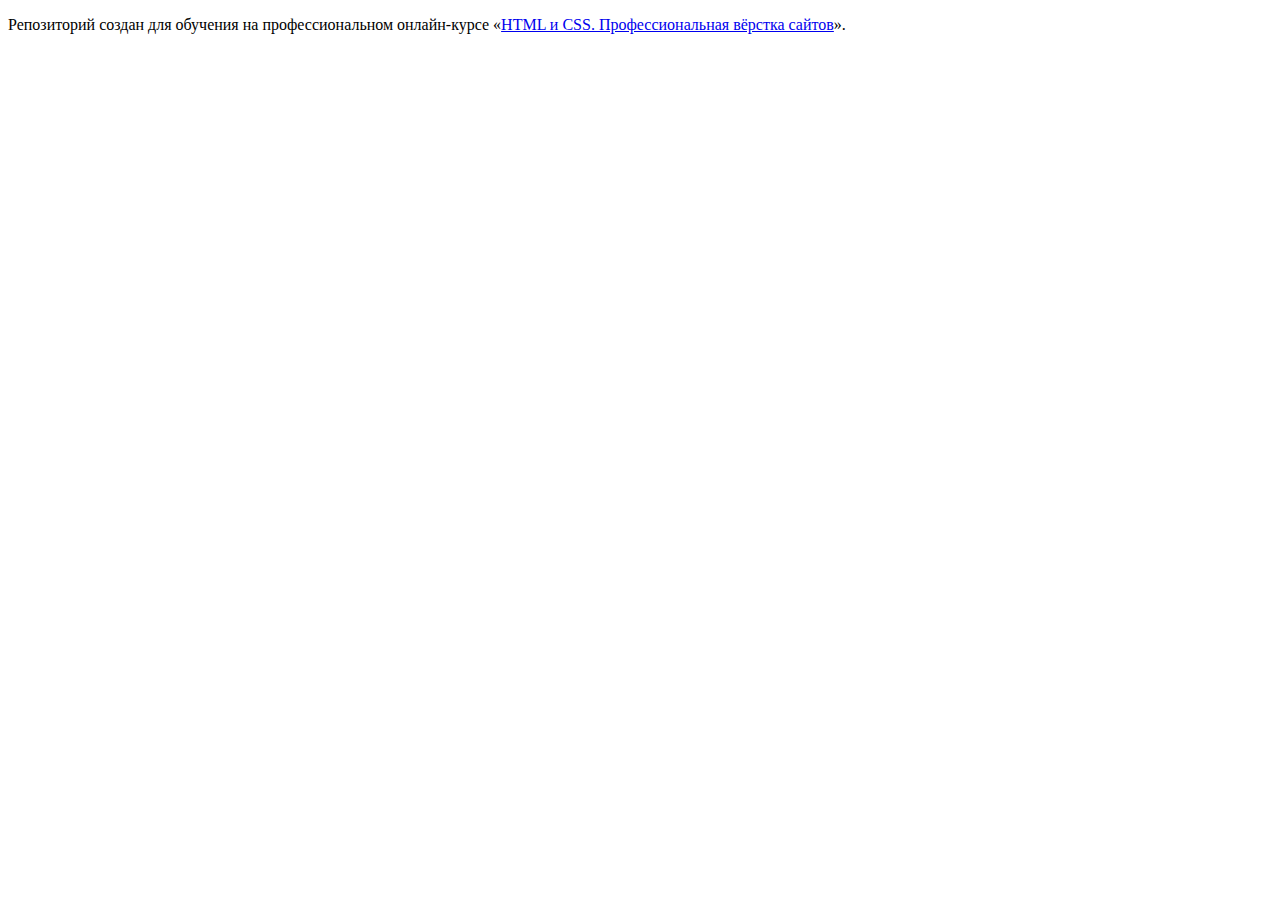
==== index.html @ 46d5a6a9 "first commit" ====
<!DOCTYPE html>
<html lang="ru">
  <head>
    <meta charset="utf-8">
    <title>HTML Academy: {{projectTitle}}</title>
  </head>
  <body>

    <p>Репозиторий создан для обучения на профессиональном онлайн‑курсе «<a href="https://htmlacademy.ru/intensive/htmlcss">HTML и CSS. Профессиональная вёрстка сайтов</a>».</p>

  </body>
</html>
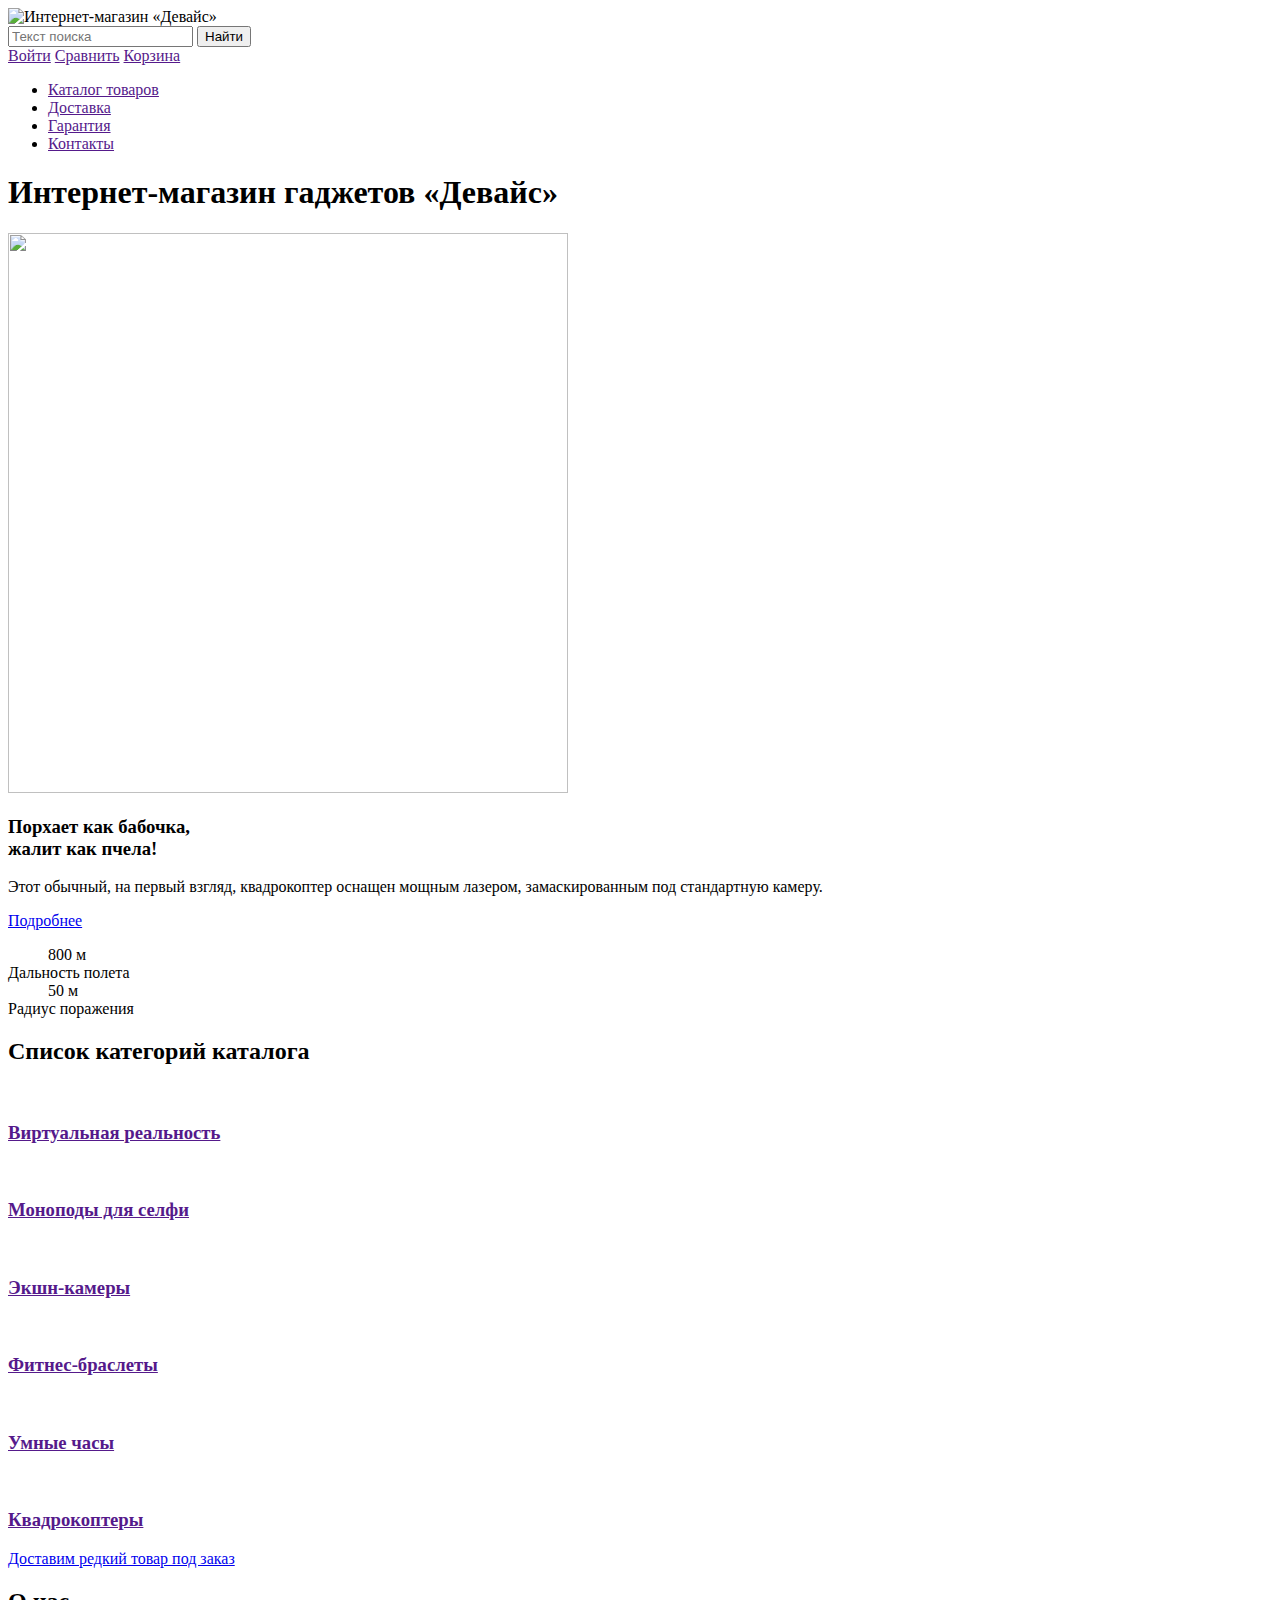
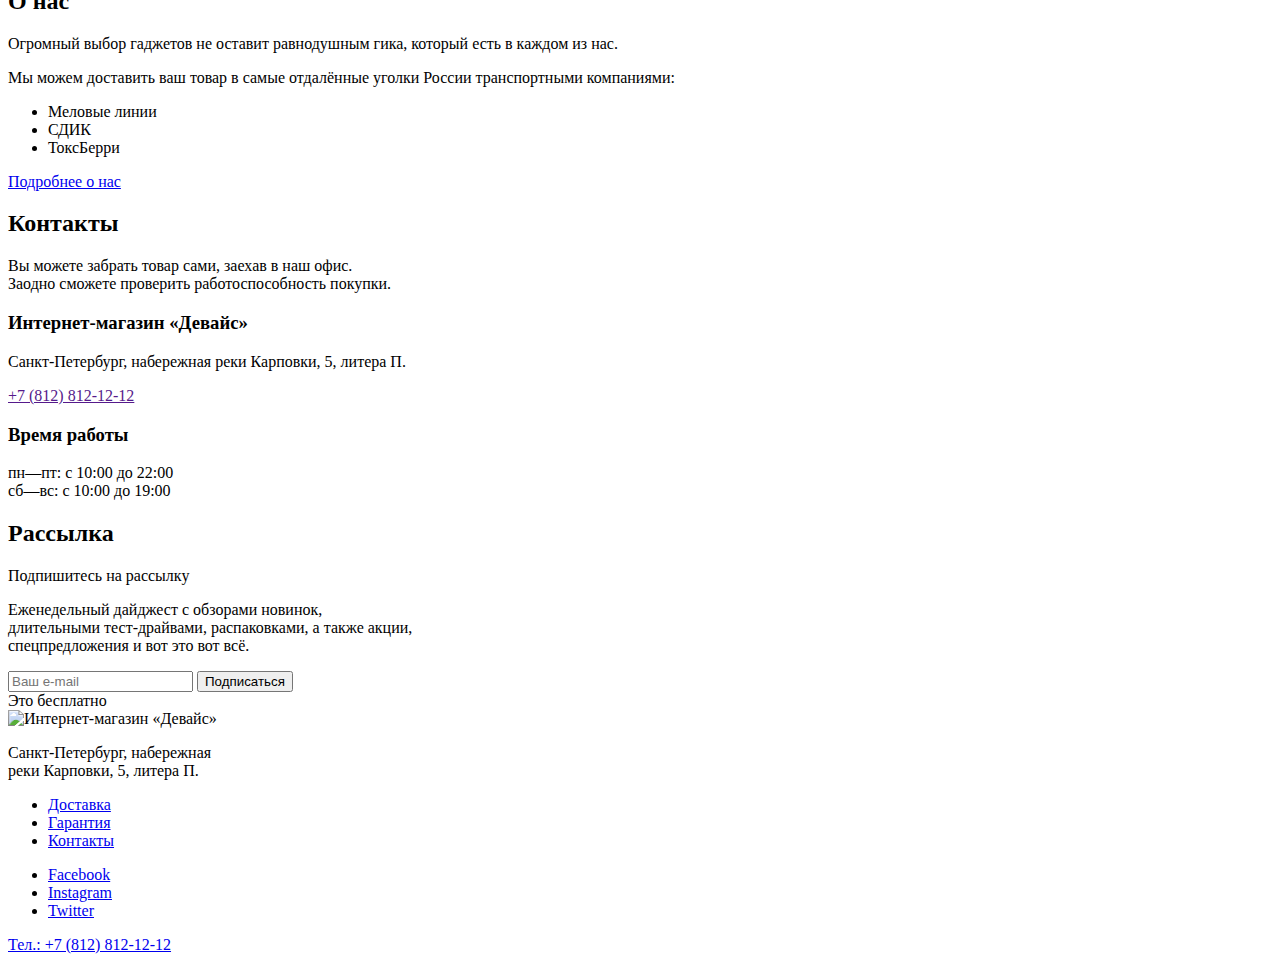
==== commit 466a8390: "Добавляет разметку главной страницы" ====
--- a/index.html
+++ b/index.html
@@ -1,12 +1,240 @@
 <!DOCTYPE html>
-<html lang="ru">
+<html class="page" lang="ru">
   <head>
     <meta charset="utf-8">
-    <title>HTML Academy: {{projectTitle}}</title>
+    <title>Интернет-магазин «Девайс»</title>
+    <link rel="stylesheet" href="css/style.css">
   </head>
-  <body>
-
-    <p>Репозиторий создан для обучения на профессиональном онлайн‑курсе «<a href="https://htmlacademy.ru/intensive/htmlcss">HTML и CSS. Профессиональная вёрстка сайтов</a>».</p>
-
+  <body class="page__body">
+    <header class="page__header page-header">
+      <div class="page-header__container container">
+        <nav class="page-hedaer__nav">
+          <a class="page-header__logo logo">
+            <img class="logo__img" src="img/logo.svg" width="145" height="36" alt="Интернет-магазин «Девайс»">
+          </a>
+
+          <div class="additional-menu">
+            <form class="additional-menu__search" method="post" action="https://echo.htmlacademy.ru/">
+              <input name="search" type="text" placeholder="Текст поиска">
+              <button type="submit">Найти</button>
+            </form>
+            <a class="additional-menu__link additional-menu__link--login" href="">Войти</a>
+            <a class="additional-menu__link additional-menu__link--compare" href="">Сравнить</a>
+            <a class="additional-menu__link additional-menu__link--cart" href="">Корзина</a>
+            </ul>
+          </div>
+
+          <ul class="site-menu">
+            <li class="site-menu__item site-menu__item--catalog">
+              <a class="site-menu__link" href="">Каталог товаров</a>
+            </li>
+            <li class="site-menu__item">
+              <a class="site-menu__link" href="">Доставка</a>
+            </li>
+            <li class="site-menu__item">
+              <a class="site-menu__link" href="">Гарантия</a>
+            </li>
+            <li class="site-menu__item">
+              <a class="site-menu__link" href="">Контакты</a>
+            </li>
+          </ul>
+
+        </nav>
+      </div>
+    </header>
+
+    <main class="page__main">
+      <header class="promo">
+        <div class="container">
+          <h1 class="visually-hidden">Интернет-магазин гаджетов «Девайс»</h1>
+
+          <div class="slides">
+            <div class="slide slide-1">
+              <div class="slide__img">
+                <img src="img/slider/slider-1.png" width="560" height="560">
+              </div>
+              <div class="slide__content">
+                <h3 class="slide__title">
+                  Порхает как бабочка, <br>
+                  жалит как пчела!
+                </h3>
+                <p class="slide__text">
+                  Этот обычный, на первый взгляд, квадрокоптер оснащен мощным лазером, замаскированным под стандартную камеру.
+                </p>
+                <a  class="slide__button button" href="#">Подробнее</a>
+                <dl class="slide__info">
+                  <dd>800 м</dd>
+                  <dt>Дальность полета</dt>
+
+                  <dd>50 м</dd>
+                  <dt>Радиус поражения</dt>
+                </dl>
+              </div>
+            </div>
+
+          </div>
+        </div>
+      </header>
+
+      <section class="catalog-section">
+        <div class="catalog-section__container container">
+          <h2 class="visually-hidden">Список категорий каталога</h2>
+
+          <div class="catalog-section__list">
+            <div class="catalog-section__item">
+              <a class="catalog-section__link" href="">
+                <img class="catalog-section__img" src="" alt="">
+                <h3 class="catalog-section__title">Виртуальная реальность</h3>
+              </a>
+            </div>
+            <div class="catalog-section__item">
+              <a class="catalog-section__link" href="">
+                <img class="catalog-section__img" src="" alt="">
+                <h3 class="catalog-section__title">Моноподы для селфи</h3>
+              </a>
+            </div>
+            <div class="catalog-section__item">
+              <a class="catalog-section__link" href="">
+                <img class="catalog-section__img" src="" alt="">
+                <h3 class="catalog-section__title">Экшн-камеры</h3>
+              </a>
+            </div>
+            <div class="catalog-section__item">
+              <a class="catalog-section__link" href="">
+                <img class="catalog-section__img" src="" alt="">
+                <h3 class="catalog-section__title">Фитнес-браслеты</h3>
+              </a>
+            </div>
+            <div class="catalog-section__item">
+              <a  class="catalog-section__link"href="">
+                <img class="catalog-section__img" src="" alt="">
+                <h3 class="catalog-section__title">Умные часы</h3>
+              </a>
+            </div>
+            <div class="catalog-section__item">
+              <a  class="catalog-section__link"href="">
+                <img class="catalog-section__img" src="" alt="">
+                <h3 class="catalog-section__title">Квадрокоптеры</h3>
+              </a>
+            </div>
+          </div>
+        </div>
+      </section>
+
+      <section class="services">
+
+      </section>
+
+      <div class="delivery">
+        <a class="delivery__container container" href="#">
+          <p class="delivery__title">Доставим редкий товар под заказ</p>
+        </a>
+      </div>
+
+      <section class="info-section">
+        <div class="info-section__container container">
+          <div class="about">
+            <h2>О нас</h2>
+
+            <p>Огромный выбор гаджетов не оставит равнодушным гика, который есть в каждом из нас.</p>
+            <p>Мы можем доставить ваш товар в самые отдалённые уголки России транспортными компаниями:</p>
+
+            <ul>
+              <li>Меловые линии</li>
+              <li>СДИК</li>
+              <li>ТоксБерри</li>
+            </ul>
+
+            <a href="#" class="button">Подробнее о нас</a>
+          </div>
+
+          <div class="contacts">
+            <h2>Контакты</h2>
+            <p>
+              Вы можете забрать товар сами, заехав в наш офис.<br>
+              Заодно сможете проверить работоспособность покупки.
+            </p>
+
+            <h3>Интернет-магазин «Девайс»</h3>
+            <p>Санкт-Петербург, набережная реки Карповки, 5, литера П.</p>
+            <a href="">+7 (812) 812-12-12</a>
+
+            <h3>Время работы</h3>
+            <p>
+              пн—пт: с 10:00 до 22:00 <br>
+              сб—вс: с 10:00 до 19:00
+            </p>
+          </div>
+        </div>
+
+      </section>
+
+      <footer class="subscribe">
+        <div class="container">
+          <h2 class="visually-hidden">Рассылка</h2>
+          <p>Подпишитесь на рассылку</p>
+          <p>
+            Еженедельный дайджест с обзорами новинок,<br>
+            длительными тест-драйвами, распаковками, а также акции, <br>
+            спецпредложения и вот это вот всё.
+          </p>
+          <form action="">
+            <input type="text" placeholder="Ваш e-mail">
+            <button type="submit">Подписаться</button>
+          </form>
+          <span class="legend">Это бесплатно</span>
+        </div>
+
+      </footer>
+    </main>
+
+    <footer class="page-footer">
+      <div class="page-footer__container container">
+          <a class="page-footer__logo logo logo--footer">
+            <img class="logo__img" src="img/logo-footer.svg" width="145" height="36" alt="Интернет-магазин «Девайс»">
+          </a>
+
+          <p class="page-footer__address">
+            Санкт-Петербург, набережная <br>
+            реки Карповки, 5, литера П.
+          </p>
+
+          <ul class="page-footer__nav footer-menu">
+            <li class="footer-menu__item">
+              <a class="footer-menu__link" href="#">Доставка</a>
+            </li>
+            <li class="footer-menu__item">
+              <a class="footer-menu__link" href="#">Гарантия</a>
+            </li>
+            <li class="footer-menu__item">
+              <a class="footer-menu__link" href="#">Контакты</a>
+            </li>
+          </ul>
+
+          <ul class="page-footer__social social">
+            <li class="social__item">
+              <a class="social__link" href="https://www.facebook.com/htmlacademy">
+                <span class="visually-hidden">Facebook</span>
+              </a>
+            </li>
+            <li class="social__item">
+              <a class="social__link" href="https://www.instagram.com/htmlacademy/">
+                <span class="visually-hidden">Instagram</span>
+              </a>
+            </li>
+            <li class="social__item">
+              <a class="social__link" href="https://twitter.com/htmlacademy_ru">
+                <span class="visually-hidden">Twitter</span>
+              </a>
+            </li>
+          </ul>
+
+          <a class="page-footer__tel" href="tel:+78128121212" >Тел.: +7 (812) 812-12-12</a>
+
+          <a class="page-footer__developer" href="https://htmlacademy.ru/">
+            <img src="img/logo-academy.svg" alt="">
+          </a>
+      </div>
+    </footer>
   </body>
 </html>
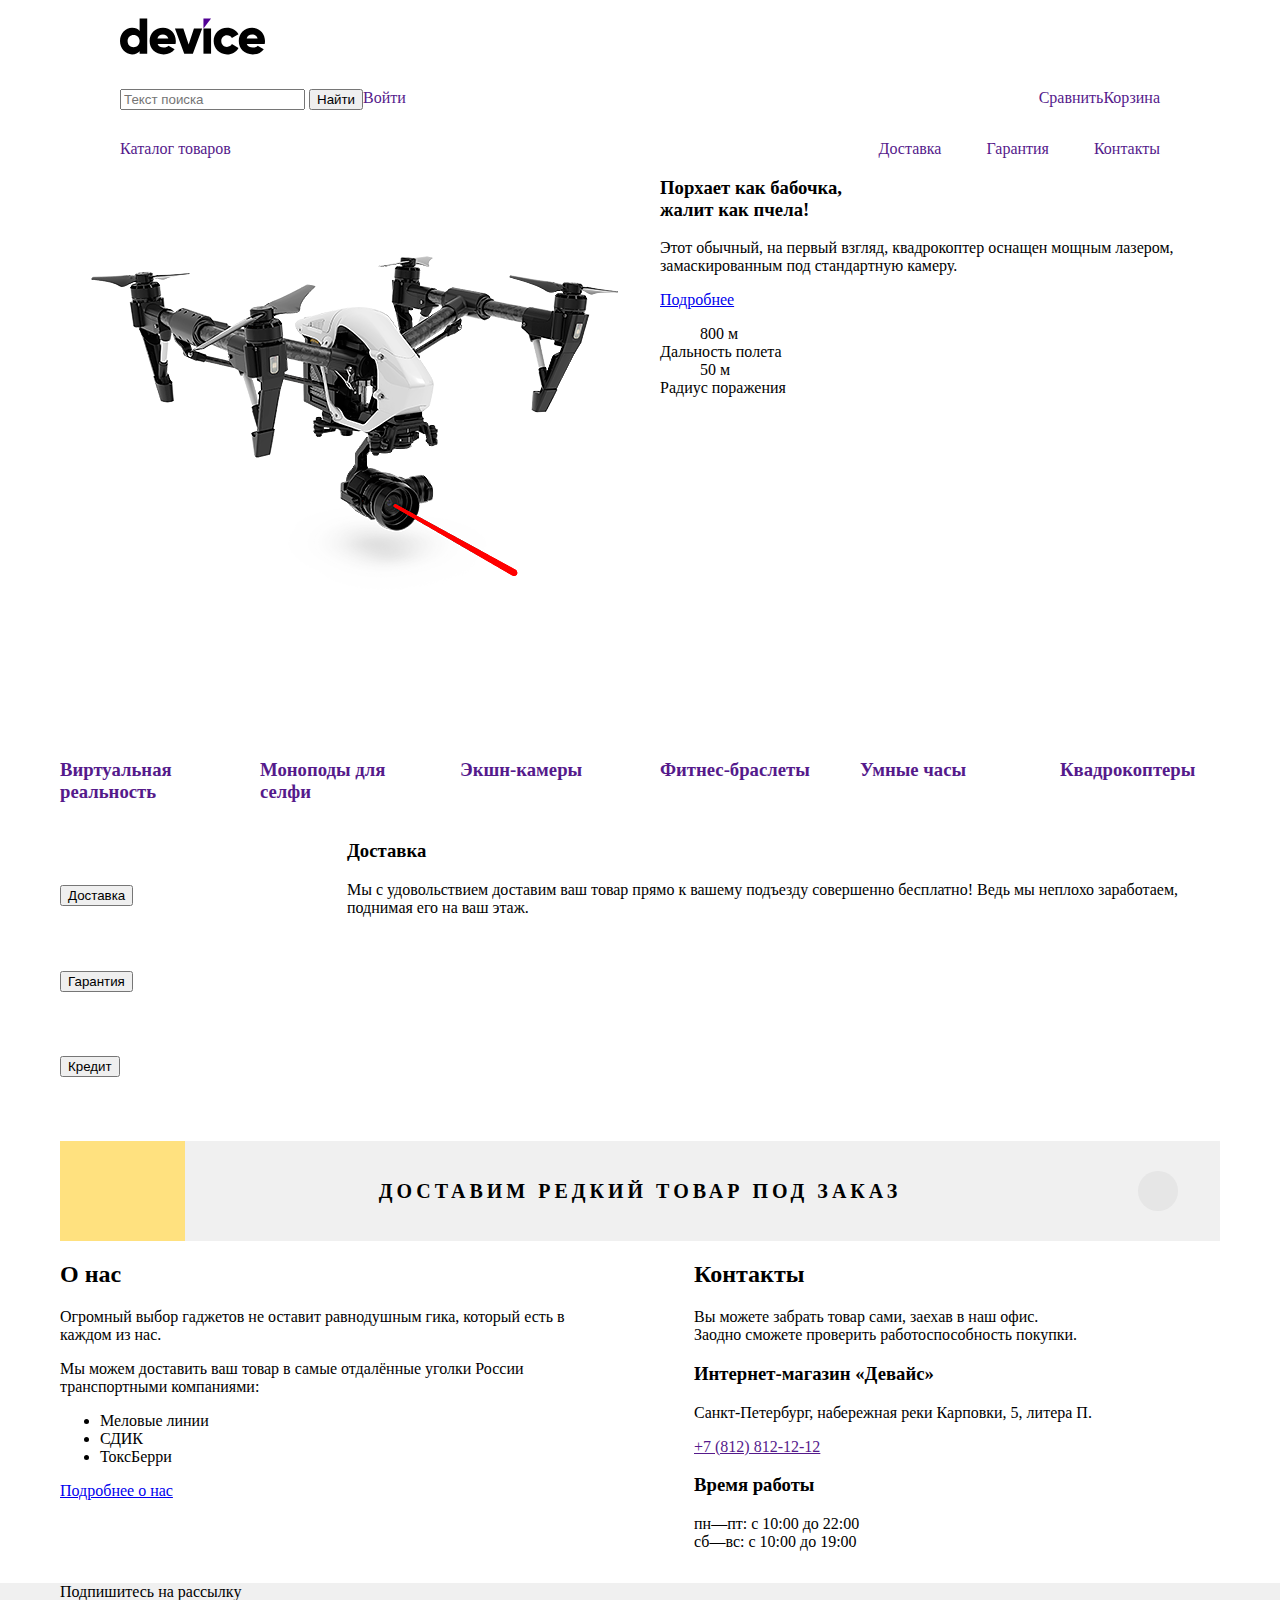
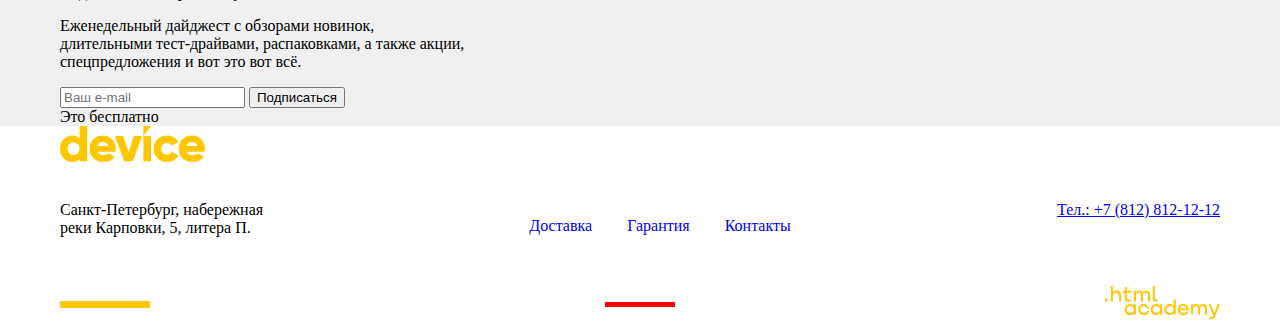
==== commit 15174710: "Добавляет разметку внутренней страницы" ====
--- a/index.html
+++ b/index.html
@@ -8,7 +8,7 @@
   <body class="page__body">
     <header class="page__header page-header">
       <div class="page-header__container container">
-        <nav class="page-hedaer__nav">
+        <nav class="page-hedaer__nav page-hedaer__nav--main">
           <a class="page-header__logo logo">
             <img class="logo__img" src="img/logo.svg" width="145" height="36" alt="Интернет-магазин «Девайс»">
           </a>
@@ -122,7 +122,33 @@
       </section>
 
       <section class="services">
-
+        <div class="services__container container">
+          <div class="services__nav">
+            <button class="services__link">Доставка</button>
+            <button class="services__link">Гарантия</button>
+            <button class="services__link">Кредит</button>
+          </div>
+          <div class="services__content services__content--delivery services__content--active">
+            <h3 class="services__title">Доставка</h3>
+            <p class="services__text">
+              Мы с удовольствием доставим ваш товар прямо к вашему подъезду совершенно бесплатно! Ведь мы неплохо заработаем, поднимая его на ваш этаж.
+            </p>
+          </div>
+
+          <div class="services__content services__content--warranty">
+            <h3 class="services__title">Гарантия</h3>
+            <p class="services__text">
+              Если из-за возгорания купленного у нас товара у вас сгорит дом — не переживайте, мы выдадим вам новый. Товар, не дом, конечно же.
+            </p>
+          </div>
+
+          <div class="services__content services__content--сredit">
+            <h3 class="services__title">Кредит</h3>
+            <p class="services__text">
+              Залезть в долговую яму стало проще! Кредитные консультанты подберут для вас наиболее выгодные условия кредита. Выгодные для банка, разумеется.
+            </p>
+          </div>
+        </div>
       </section>
 
       <div class="delivery">
--- a/css/style.css
+++ b/css/style.css
@@ -0,0 +1,338 @@
+/* @font-face {
+  font-family: "PT Sans";
+  font-weight: 400;
+  font-style: normal;
+  font-display: swap;
+  src: url("../fonts/ptsans-400.woff2") format("woff2");
+}
+
+@font-face {
+  font-family: "PT Sans";
+  font-weight: 700;
+  font-style: normal;
+  font-display: swap;
+  src: url("../fonts/ptsans-700.woff2") format("woff2");
+} */
+
+/* common */
+
+*,
+*::before,
+*::after {
+  box-sizing: border-box;
+}
+
+img {
+  max-width: 100%;
+  height: auto;
+}
+
+.visually-hidden {
+  position: absolute;
+
+  width: 1px;
+  height: 1px;
+  margin: -1px;
+  padding: 0;
+  border: 0;
+  clip: rect(0 0 0 0);
+  overflow: hidden;
+}
+
+/* page */
+
+.page {
+  height: 100%;
+}
+
+.page__body {
+  margin: 0;
+  display: flex;
+  flex-direction: column;
+  min-height: 100%;
+}
+
+.container {
+  width: 1160px;
+  margin: 0 auto;
+}
+
+/* page-header */
+
+.page-header__container {
+  padding: 0 60px;
+}
+
+
+.page-header__logo {
+  padding-top: 18px;
+}
+
+.page-hedaer__nav {
+  display: flex;
+  flex-direction: column;
+}
+
+.additional-menu__list,
+.site-menu {
+  margin: 0;
+  padding: 0;
+  display: flex;
+  list-style-type: none;
+}
+
+.additional-menu {
+  display: flex;
+  padding: 30px 0;
+}
+
+.additional-menu__link {
+  text-decoration: none;
+}
+
+.additional-menu__link--login {
+  margin-right: auto;
+}
+
+.site-menu {
+  gap: 45px;
+}
+
+.site-menu__item--catalog {
+  margin-right: auto;
+}
+
+.site-menu__link{
+  text-decoration: none;
+}
+
+/* main */
+.page__main {
+  flex-grow: 1;
+}
+
+/* promo */
+
+.slide {
+  display: grid;
+  grid-template-columns: 1fr 1fr;
+  gap: 40px;
+}
+
+/* catalog-categories */
+
+.catalog-section__list {
+  display: grid;
+  grid-template-columns: repeat(6, 1fr);
+  gap: 40px;
+}
+
+.catalog-section__link  {
+  text-decoration: none;
+}
+
+/* services */
+
+.services {
+
+}
+
+.services__container {
+  min-height: 320px;
+  display: grid;
+  grid-template-columns: 287px auto;
+
+}
+
+.services__nav {
+  padding: 64px 0;
+  display: flex;
+  flex-direction: column;
+  justify-content: space-between;
+  align-items: start;
+}
+
+.services__content {
+  display: none;
+}
+
+.services__content--active {
+  display: block;
+}
+
+/* delivery */
+
+.delivery__container {
+  min-height: 100px;
+  display: grid;
+  grid-template-columns: 125px 1fr 125px;
+  background-color: #f0f0f0;
+  justify-items: center;
+  align-items: center;
+  color: #000000;
+  text-decoration: none;
+}
+
+.delivery__title {
+  margin: 0;
+  display: block;
+  align-self: center;
+  text-align: center;
+  font-size: 20px;
+  font-weight: 800;
+  letter-spacing: 4px;
+  text-transform: uppercase;
+}
+
+.delivery__container::before {
+  content: "";
+  width: 125px;
+  height: 100px;
+  background-color: #ffe17f;
+}
+
+.delivery__container::after {
+  content: "";
+  width: 40px;
+  height: 40px;
+  background-color: rgba(220, 220, 220, 0.50);
+  border-radius: 50%;
+
+}
+
+/* info-section   */
+
+.info-section__container {
+  display: grid;
+  grid-template-columns: 1fr 1fr;
+  gap: 108px;
+}
+
+/* subscribe */
+
+.subscribe {
+  background-color: #f0f0f0;
+}
+
+/* page-footer */
+
+.page-footer__container {
+  display: grid;
+  grid-template-columns: 1fr 2fr 1fr;
+  grid-template-rows: auto;
+  grid-template-areas:
+    "logo . ."
+    "address nav tel"
+    "line social developer";
+  column-gap: 64px;
+  row-gap: 35px;
+}
+
+.page-footer__logo {
+  grid-area: logo;
+}
+
+.page-footer__address {
+  margin: 0;
+  grid-area: address;
+  display: flex;
+  flex-direction: column;
+  justify-content: space-between;
+}
+
+.page-footer__container::after {
+  grid-area: line;
+  content: "";
+  background-color:#ffc700;
+  width: 90px;
+  height: 7px;
+  display: flex;
+  align-self: center;
+}
+
+.page-footer__nav {
+  grid-area: nav;
+  display: flex;
+  list-style-type: none;
+  gap: 35px;
+  justify-self: center;
+}
+
+.footer-menu__link {
+  text-decoration: none;
+}
+
+.page-footer__social {
+  grid-area: social;
+  display: flex;
+  list-style-type: none;
+  gap: 15px;
+  justify-self: center;
+  background-color: red;
+}
+
+.page-footer__tel {
+  grid-area: tel;
+  justify-self: self-end;
+}
+
+.page-footer__developer {
+  grid-area: developer;
+  justify-self: self-end;
+}
+
+/* breadcrumbs */
+
+.breadcrumbs {
+  display: flex;
+  list-style-type: none;
+  gap: 16px;
+}
+
+.breadcrumbs__link {
+  text-decoration: none;
+}
+
+/* catalog */
+
+.catalog__container {
+  display: grid;
+  grid-template-columns: 320px auto;
+}
+
+.catalog__right-column {
+  width: 740px;
+}
+
+.catalog__list {
+  display: grid;
+  grid-template-columns: 1fr 1fr;
+  column-gap: 40px;
+  row-gap: 44px;
+}
+
+/* sorting */
+
+.catalog__sort {
+  display: flex;
+  justify-content: space-between;
+  align-items: center;
+}
+
+.catalog__order {
+  display: flex;
+  list-style-type: none;
+}
+
+/* pagination */
+
+.pagination__nav {
+  display: flex;
+  justify-content: space-between;
+  align-items: center;
+}
+
+.pagination__list {
+  display: flex;
+  list-style-type: none;
+}
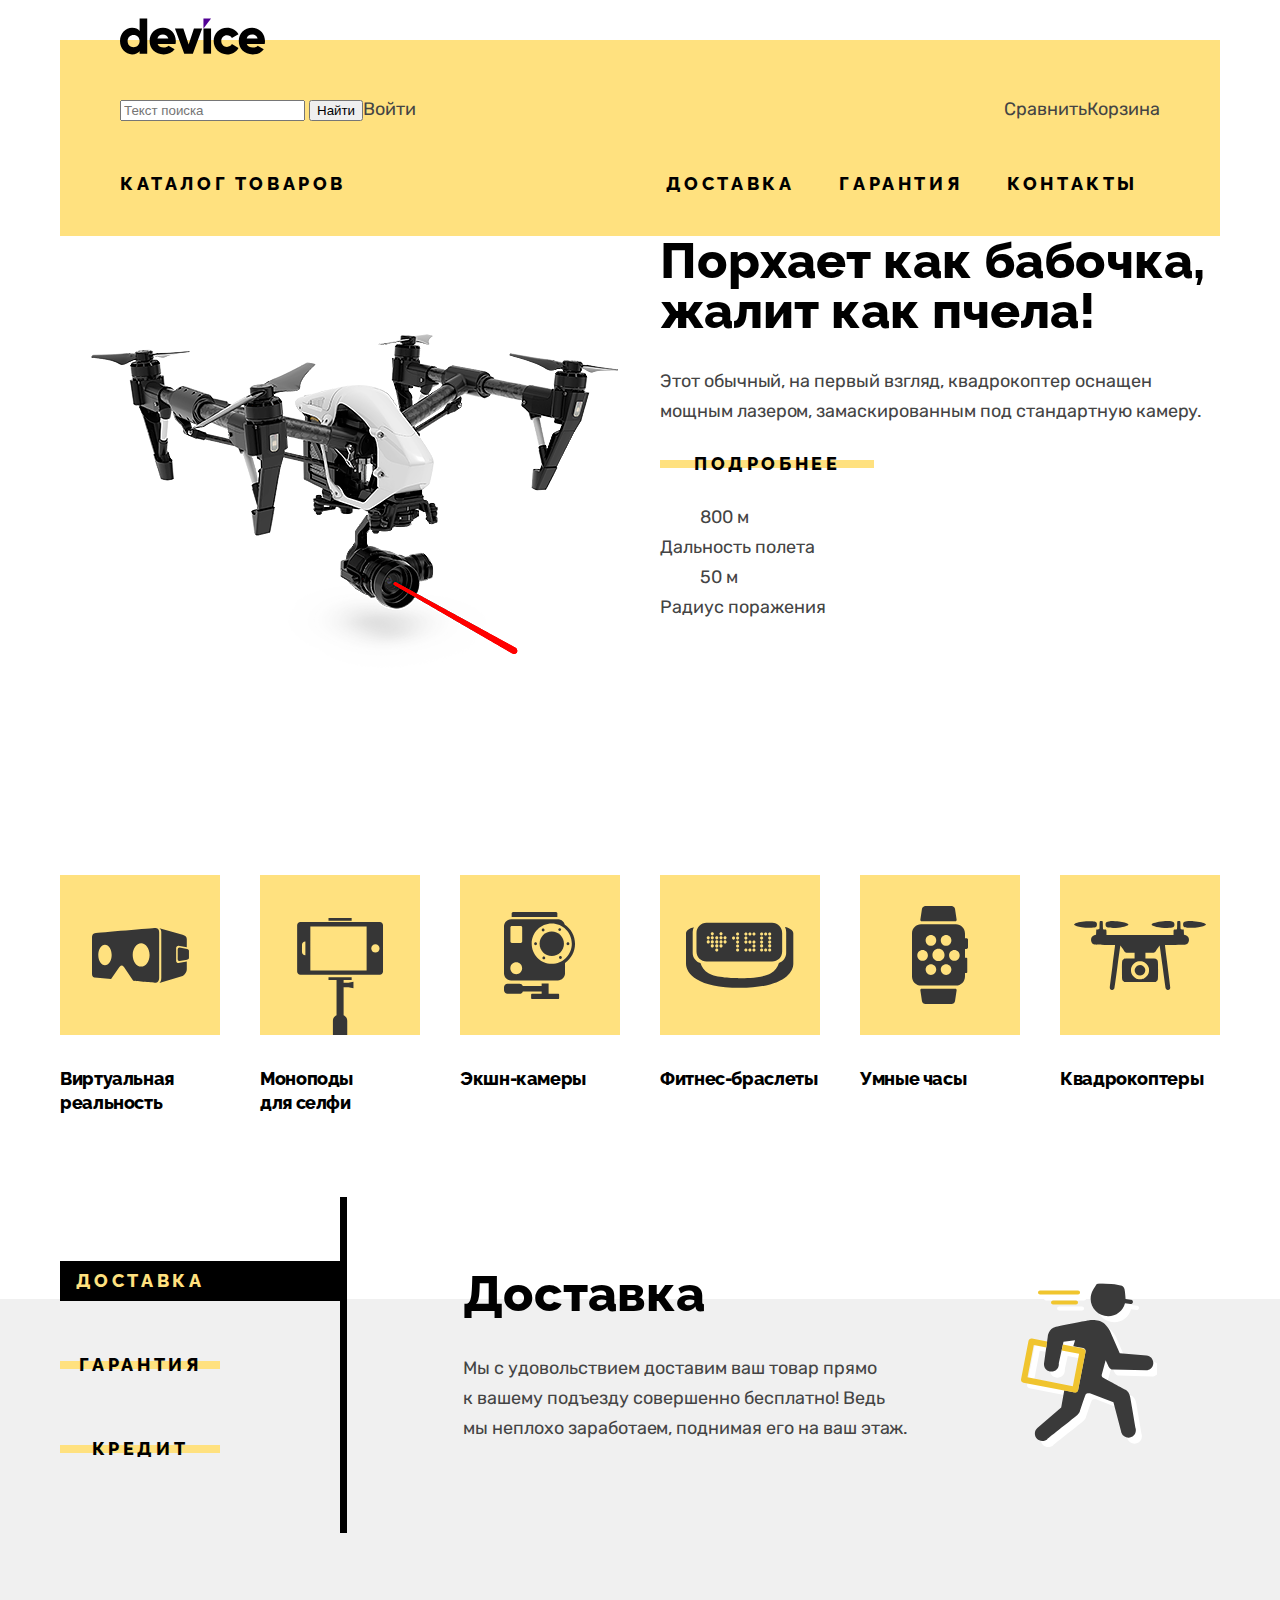
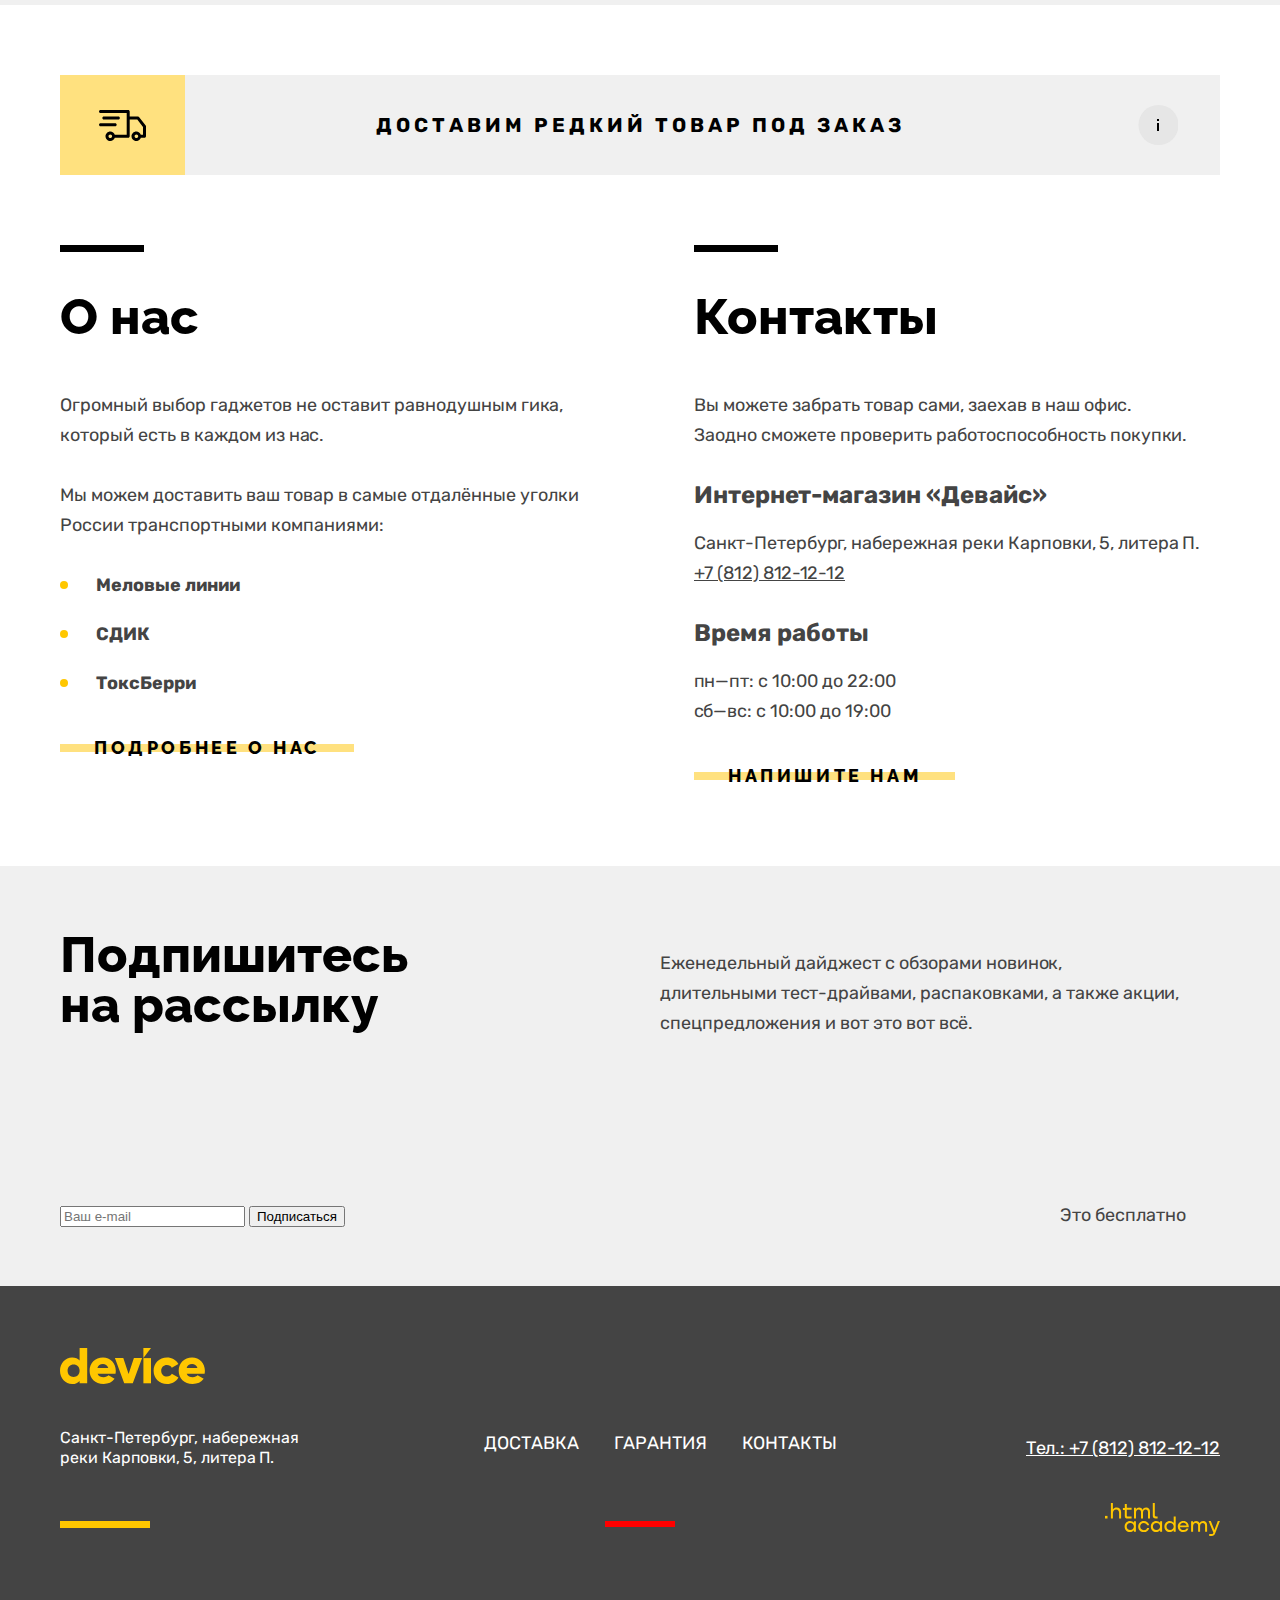
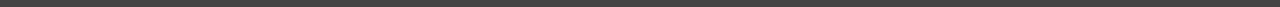
==== commit b5e017d4: "Добавляет последние правки" ====
--- a/index.html
+++ b/index.html
@@ -3,14 +3,14 @@
   <head>
     <meta charset="utf-8">
     <title>Интернет-магазин «Девайс»</title>
-    <link rel="stylesheet" href="css/style.css">
+    <link rel="stylesheet" href="css/styles.css">
   </head>
   <body class="page__body">
     <header class="page__header page-header">
       <div class="page-header__container container">
         <nav class="page-hedaer__nav page-hedaer__nav--main">
           <a class="page-header__logo logo">
-            <img class="logo__img" src="img/logo.svg" width="145" height="36" alt="Интернет-магазин «Девайс»">
+            <img class="logo__img" src="img/logo.svg" width="145" height="36" alt="Девайс">
           </a>
 
           <div class="additional-menu">
@@ -43,8 +43,8 @@
       </div>
     </header>
 
-    <main class="page__main">
-      <header class="promo">
+    <main class="page__main page-main">
+      <header class="page-main__section promo">
         <div class="container">
           <h1 class="visually-hidden">Интернет-магазин гаджетов «Девайс»</h1>
 
@@ -54,7 +54,7 @@
                 <img src="img/slider/slider-1.png" width="560" height="560">
               </div>
               <div class="slide__content">
-                <h3 class="slide__title">
+                <h3 class="page-main__title slide__title">
                   Порхает как бабочка, <br>
                   жалит как пчела!
                 </h3>
@@ -76,74 +76,76 @@
         </div>
       </header>
 
-      <section class="catalog-section">
+      <section class="page-main__section catalog-section">
         <div class="catalog-section__container container">
           <h2 class="visually-hidden">Список категорий каталога</h2>
 
-          <div class="catalog-section__list">
-            <div class="catalog-section__item">
-              <a class="catalog-section__link" href="">
-                <img class="catalog-section__img" src="" alt="">
+          <ul class="catalog-section__list">
+            <li class="catalog-section__item">
+              <a class="catalog-section__link catalog-section__link--vr" href="#">
                 <h3 class="catalog-section__title">Виртуальная реальность</h3>
               </a>
-            </div>
-            <div class="catalog-section__item">
-              <a class="catalog-section__link" href="">
-                <img class="catalog-section__img" src="" alt="">
-                <h3 class="catalog-section__title">Моноподы для селфи</h3>
-              </a>
-            </div>
-            <div class="catalog-section__item">
-              <a class="catalog-section__link" href="">
-                <img class="catalog-section__img" src="" alt="">
+            </li>
+            <li class="catalog-section__item">
+              <a class="catalog-section__link catalog-section__link--monopod" href="#">
+                <h3 class="catalog-section__title">Моноподы<br> для селфи</h3>
+              </a>
+            </li>
+            <li class="catalog-section__item">
+              <a class="catalog-section__link catalog-section__link--action" href="#">
                 <h3 class="catalog-section__title">Экшн-камеры</h3>
               </a>
-            </div>
-            <div class="catalog-section__item">
-              <a class="catalog-section__link" href="">
-                <img class="catalog-section__img" src="" alt="">
+            </li>
+            <li class="catalog-section__item">
+              <a class="catalog-section__link catalog-section__link--fitness" href="#">
                 <h3 class="catalog-section__title">Фитнес-браслеты</h3>
               </a>
-            </div>
-            <div class="catalog-section__item">
-              <a  class="catalog-section__link"href="">
-                <img class="catalog-section__img" src="" alt="">
+            </li>
+            <li class="catalog-section__item">
+              <a  class="catalog-section__link catalog-section__link--watch" href="#">
                 <h3 class="catalog-section__title">Умные часы</h3>
               </a>
-            </div>
-            <div class="catalog-section__item">
-              <a  class="catalog-section__link"href="">
-                <img class="catalog-section__img" src="" alt="">
+            </li>
+            <li class="catalog-section__item">
+              <a  class="catalog-section__link catalog-section__link--quadcopter" href="#">
                 <h3 class="catalog-section__title">Квадрокоптеры</h3>
               </a>
-            </div>
-          </div>
+            </li>
+          </ul>
         </div>
       </section>
 
-      <section class="services">
+      <section class="page-main__section services">
         <div class="services__container container">
           <div class="services__nav">
-            <button class="services__link">Доставка</button>
-            <button class="services__link">Гарантия</button>
-            <button class="services__link">Кредит</button>
-          </div>
-          <div class="services__content services__content--delivery services__content--active">
-            <h3 class="services__title">Доставка</h3>
+            <div class="services__tab services__tab--active">
+              <button class="services__button button">Доставка</button>
+            </div>
+            <div class="services__tab">
+              <button class="services__button button">Гарантия</button>
+            </div>
+            <div class="services__tab">
+              <button class="services__button button">Кредит</button>
+            </div>
+          </div>
+          <div id="delivery" class="services__content services__content--delivery services__content--active">
+            <h3 class="services__title page-main__title">Доставка</h3>
             <p class="services__text">
-              Мы с удовольствием доставим ваш товар прямо к вашему подъезду совершенно бесплатно! Ведь мы неплохо заработаем, поднимая его на ваш этаж.
-            </p>
-          </div>
-
-          <div class="services__content services__content--warranty">
-            <h3 class="services__title">Гарантия</h3>
+              Мы с удовольствием доставим ваш товар прямо <br>
+              к вашему подъезду совершенно бесплатно! Ведь <br>
+              мы неплохо заработаем, поднимая его на ваш этаж.
+            </p>
+          </div>
+
+          <div id="warranty" class="services__content services__content--warranty">
+            <h3 class="services__title page-main__title">Гарантия</h3>
             <p class="services__text">
               Если из-за возгорания купленного у нас товара у вас сгорит дом — не переживайте, мы выдадим вам новый. Товар, не дом, конечно же.
             </p>
           </div>
 
-          <div class="services__content services__content--сredit">
-            <h3 class="services__title">Кредит</h3>
+          <div id="сredit" class="services__content services__content--сredit">
+            <h3 class="services__title page-main__title">Кредит</h3>
             <p class="services__text">
               Залезть в долговую яму стало проще! Кредитные консультанты подберут для вас наиболее выгодные условия кредита. Выгодные для банка, разумеется.
             </p>
@@ -151,64 +153,66 @@
         </div>
       </section>
 
-      <div class="delivery">
+      <div class="page-main__section delivery">
         <a class="delivery__container container" href="#">
           <p class="delivery__title">Доставим редкий товар под заказ</p>
         </a>
       </div>
 
-      <section class="info-section">
+      <section class="page-main__section info-section">
         <div class="info-section__container container">
-          <div class="about">
-            <h2>О нас</h2>
+          <div class="info-section__col">
+            <h2 class="info-section__title page-main__title">О нас</h2>
 
             <p>Огромный выбор гаджетов не оставит равнодушным гика, который есть в каждом из нас.</p>
             <p>Мы можем доставить ваш товар в самые отдалённые уголки России транспортными компаниями:</p>
 
-            <ul>
-              <li>Меловые линии</li>
-              <li>СДИК</li>
-              <li>ТоксБерри</li>
+            <ul class="info-section__list">
+              <li class="info-section__item">Меловые линии</li>
+              <li class="info-section__item">СДИК</li>
+              <li class="info-section__item">ТоксБерри</li>
             </ul>
 
             <a href="#" class="button">Подробнее о нас</a>
           </div>
 
-          <div class="contacts">
-            <h2>Контакты</h2>
+          <div class="info-section__col">
+            <h2 class="info-section__title page-main__title">Контакты</h2>
             <p>
               Вы можете забрать товар сами, заехав в наш офис.<br>
               Заодно сможете проверить работоспособность покупки.
             </p>
 
-            <h3>Интернет-магазин «Девайс»</h3>
-            <p>Санкт-Петербург, набережная реки Карповки, 5, литера П.</p>
-            <a href="">+7 (812) 812-12-12</a>
-
-            <h3>Время работы</h3>
+            <h3 class="info-section__subtitle">Интернет-магазин «Девайс»</h3>
+            <p>Санкт-Петербург, набережная реки Карповки, 5, литера П.
+            <a href="">+7 (812) 812-12-12</a></p>
+
+            <h3 class="info-section__subtitle">Время работы</h3>
             <p>
               пн—пт: с 10:00 до 22:00 <br>
               сб—вс: с 10:00 до 19:00
             </p>
+
+            <a href="#" class="button">Напишите нам</a>
           </div>
         </div>
 
       </section>
 
       <footer class="subscribe">
-        <div class="container">
+        <div class="subscribe__container container">
           <h2 class="visually-hidden">Рассылка</h2>
-          <p>Подпишитесь на рассылку</p>
-          <p>
+          <p class="page-main__title subscribe__title">Подпишитесь на рассылку</p>
+          <p class="subscribe__desc">
             Еженедельный дайджест с обзорами новинок,<br>
             длительными тест-драйвами, распаковками, а также акции, <br>
             спецпредложения и вот это вот всё.
           </p>
-          <form action="">
+          <form class="subscribe__email" action="">
             <input type="text" placeholder="Ваш e-mail">
             <button type="submit">Подписаться</button>
           </form>
-          <span class="legend">Это бесплатно</span>
+          <span class="subscribe__legend">Это бесплатно</span>
         </div>
 
       </footer>
--- a/css/styles.css
+++ b/css/styles.css
@@ -0,0 +1,662 @@
+/* fonts */
+
+@font-face {
+  font-family: "Raleway";
+  font-weight: 800;
+  font-style: normal;
+  font-display: swap;
+  src: url("../fonts/raleway/raleway-800.woff2") format("woff2");
+}
+
+@font-face {
+  font-family: "Rubik";
+  font-weight: 400;
+  font-style: normal;
+  font-display: swap;
+  src: url("../fonts/rubik/rubik-400.woff2") format("woff2");
+}
+
+@font-face {
+  font-family: "Rubik";
+  font-weight: 700;
+  font-style: normal;
+  font-display: swap;
+  src: url("../fonts/rubik/rubik-700.woff2") format("woff2");
+}
+
+/* variables */
+
+:root {
+  --font-heading: "Raleway", sans-serif;
+  --font-body: "Rubik", sans-serif;
+
+  --color-success: #08af00;
+  --color-error: #ff3d3d;
+  --color-warning: #fd912e;
+
+  --color-black: #000000;
+  --color-dark: #444444;
+  --color-white: #ffffff;
+  --color-light: #f0f0f0;
+  --color-gray: #dcdcdc;
+  --color-light-gray: #ebebeb;
+
+  --color-yellow-dark: #ffc700;
+  --color-yellow-light: #ffe17f;
+  --color-purple: #af4fff;
+  --color-brown: #64534a;
+}
+
+/* common */
+
+*,
+*::before,
+*::after {
+  box-sizing: border-box;
+}
+
+img {
+  max-width: 100%;
+  height: auto;
+}
+
+.visually-hidden {
+  position: absolute;
+
+  width: 1px;
+  height: 1px;
+  margin: -1px;
+  padding: 0;
+  border: 0;
+  clip: rect(0 0 0 0);
+  overflow: hidden;
+}
+
+a {
+  color: var(--color-dark);
+}
+
+/* Button */
+
+.button {
+  position: relative;
+  padding: 10px 34px;
+  position: relative;
+  display: inline-block;
+  box-sizing: border-box;
+  font-family: var(--font-heading);
+  font-size: 18px;
+  line-height: 20px;
+  font-weight: 800;
+  text-align: center;
+  color: var(--color-black);
+  letter-spacing: 3.6px;
+  background-color: transparent;
+  border: none;
+  text-align: center;
+  text-decoration: none;
+  text-transform: uppercase;
+  cursor: pointer;
+}
+
+.button::after {
+  content: "";
+  position: absolute;
+  height: 8px;
+  width: 100%;
+  top: calc(50% - 4px);
+  right: 0;
+  left: 0;
+  background-color: var(--color-yellow-light);
+  z-index: -1;
+}
+
+.button:hover {
+  background-color: var(--color-yellow-light);
+}
+
+.button:focus{
+  background-color: transparent;
+  outline: 2px solid var(--color-purple);
+  outline-offset: -2px;
+}
+
+.button:active {
+  background-color: var(--color-yellow-dark);
+}
+
+.button--disabled {
+  opacity: 0.3;
+}
+
+/* page */
+
+.page {
+  height: 100%;
+
+  color: #444444;
+  background-color: #ffffff ;
+
+  font-family: var(--font-body);
+  font-size: 18px;
+  line-height: 30px;
+  font-weight: 400;
+}
+
+.page__body {
+  margin: 0;
+  display: flex;
+  flex-direction: column;
+  min-height: 100%;
+}
+
+.container {
+  width: 1160px;
+  margin: 0 auto;
+}
+
+/* page-header */
+
+.page-header__container {
+  padding: 0 60px 22px;
+  background-image: linear-gradient(var(--color-white) 40px, var(--color-yellow-light) 40px);
+}
+
+
+.page-header__logo {
+  padding-top: 18px;
+}
+
+.page-hedaer__nav {
+  display: flex;
+  flex-direction: column;
+}
+
+.additional-menu__list,
+.site-menu {
+  margin: 0;
+  padding: 0;
+  display: flex;
+  list-style-type: none;
+}
+
+.additional-menu {
+  display: flex;
+  padding: 30px 0;
+}
+
+.additional-menu__link {
+  text-decoration: none;
+}
+
+.additional-menu__link--login {
+  margin-right: auto;
+}
+
+.site-menu {
+  gap: 1px;
+}
+
+.site-menu__item {
+  padding: 15px 22px;
+  font-family: var(--font-heading);
+  font-weight: 800;
+  text-transform: uppercase;
+  letter-spacing: 3.6px;
+}
+
+.site-menu__link {
+  color: var(--color-black);
+}
+
+.site-menu__item--catalog {
+  margin-right: auto;
+  margin-left: -22px;
+}
+
+.site-menu__link{
+  text-decoration: none;
+}
+
+/* main */
+.page__main {
+  flex-grow: 1;
+}
+
+.page-main__section {
+  margin-bottom: 70px;
+}
+
+.page-main__title {
+  margin: 0;
+  font-family: var(--font-heading);
+  font-size: 50px;
+  line-height: 1;
+  font-weight: 800;
+  color: var(--color-black);
+}
+
+/* promo */
+
+.slide {
+  display: grid;
+  grid-template-columns: 1fr 1fr;
+  gap: 40px;
+}
+
+.slide__title {
+  margin-bottom: 30px;
+}
+
+.slide__text {
+
+}
+
+/* catalog-categories */
+
+.catalog-section__list {
+  margin: 0;
+  padding: 0;
+  display: grid;
+  grid-template-columns: repeat(6, 1fr);
+  gap: 40px;
+  list-style-type: none;
+}
+
+.catalog-section__link  {
+  text-decoration: none;
+}
+
+.catalog-section__link::before {
+  content: "";
+  margin-bottom: 32px;
+  display: block;
+  width: 160px;
+  height: 160px;
+  background-color: var(--color-yellow-light);
+  background-repeat: no-repeat;
+  background-position: 50% 50%;
+}
+
+.catalog-section__link--vr::before {
+  background-image:  url(../img/icons/vr.svg);
+}
+
+.catalog-section__link--monopod::before {
+  background-image:  url(../img/icons/monopod.svg);
+  background-position: 50% 100%;
+}
+
+.catalog-section__link--action::before {
+  background-image:  url(../img/icons/action.svg);
+}
+
+.catalog-section__link--fitness::before {
+  background-image:  url(../img/icons/fitness.svg);
+}
+
+.catalog-section__link--watch::before {
+  background-image:  url(../img/icons/watch.svg);
+}
+
+.catalog-section__link--quadcopter::before {
+  background-image:  url(../img/icons/quadcopter.svg);
+}
+
+.catalog-section__title {
+  margin: 0;
+  min-height: 60px;
+  font-family: var(--font-heading);
+  font-size: 18px;
+  line-height: 24px;
+  font-weight: 800;
+  color: var(--color-black);
+  letter-spacing: -0.36px;
+}
+
+/* services */
+
+.services {
+  margin-bottom: 70px;
+  padding-bottom: 72px;
+  position: relative;
+  background-image: linear-gradient(var(--color-white) 102px, var(--color-light) 102px);
+  z-index: 1;
+}
+
+.services__container {
+  min-height: 320px;
+  display: grid;
+  grid-template-columns: 287px auto;
+}
+
+.services__nav {
+  padding: 64px 0;
+  position: relative;
+  overflow: hidden;
+  display: flex;
+  flex-direction: column;
+  justify-content: space-between;
+  align-items: start;
+  grid-column: 1 / 2 ;
+}
+
+.services__nav::before {
+  content: "";
+  display: block;
+  position: absolute;
+  top: 0;
+  right: 0;
+  width: 7px;
+  height: 100%;
+  background-color: var(--color-black);
+  grid-column: 2 / 3 ;
+}
+
+.services__button {
+  width: 160px;
+  padding: 10px;
+}
+
+
+
+.services__tab--active {
+  background-color: var(--color-black);
+  width: 100%;
+}
+
+.services__tab--active .services__button {
+  color: var(--color-yellow-light);
+  background-color: var(--color-black);
+}
+
+.services__content {
+  padding: 72px 282px 72px 116px;
+  display: none;
+  background-repeat: no-repeat;
+  background-position: 100% 50%;
+
+}
+
+.services__content--active {
+  display: block;
+}
+
+.services__content--delivery {
+  background-image: url("../img/icons/courier.svg");
+  background-position: calc(100% - 63px) 50%;
+}
+
+.services__title {
+  margin-bottom: 34px;
+}
+
+/* delivery */
+
+.delivery__container {
+  min-height: 100px;
+  display: grid;
+  grid-template-columns: 125px 1fr 125px;
+  background-color: #f0f0f0;
+  justify-items: center;
+  align-items: center;
+  color: #000000;
+  text-decoration: none;
+}
+
+.delivery__title {
+  margin: 0;
+  display: block;
+  align-self: center;
+  text-align: center;
+  font-size: 20px;
+  font-weight: 800;
+  letter-spacing: 4px;
+  text-transform: uppercase;
+}
+
+.delivery__container::before {
+  content: "";
+  width: 125px;
+  height: 100px;
+  background-color: #ffe17f;
+  background-image: url("../img/icons/delivery.svg");
+  background-repeat: no-repeat;
+  background-position: 50% 50%;
+}
+
+.delivery__container::after {
+  content: "";
+  width: 40px;
+  height: 40px;
+  background-image: url("../img/icons/info.svg");
+}
+
+/* info-section   */
+
+.info-section__container {
+  display: grid;
+  grid-template-columns: 1fr 1fr;
+  gap: 108px;
+}
+
+.info-section__col::before {
+  content: "";
+  margin-bottom: 40px;
+  display: block;
+  width: 84px;
+  height: 7px;
+  background-color: var(--color-black);
+}
+
+.info-section__title {
+  margin-bottom: 48px;
+}
+
+.info-section__subtitle {
+  margin: 0;
+  margin-bottom: 15px;
+  font-size: 24px;
+  line-height: 30px;
+  font-weight: 700;
+}
+
+.info-section p {
+  margin-bottom: 30px;
+}
+
+.info-section__list {
+  margin-bottom: 30px;
+  padding: 0;
+  list-style-type: none;
+}
+
+.info-section__item {
+  padding-left: 36px;
+  position: relative;
+  font-weight: 700;
+}
+
+.info-section__item + .info-section__item {
+  margin-top: 19px;
+}
+
+.info-section__item::before {
+  content: "";
+  background-color: var(--color-yellow-dark);
+  display: block;
+  position: absolute;
+  left: 0;
+  top: calc(50% - 4px);
+  width: 8px;
+  height: 8px;
+  border-radius: 50%;
+}
+
+/* subscribe */
+
+.subscribe {
+  padding: 64px 0 56px;
+  background-color: #f0f0f0;
+}
+
+.subscribe__container {
+  display: grid;
+  grid-template-columns: repeat(6, 1fr);
+  column-gap: 40px;
+  row-gap: 144px;
+}
+
+.subscribe__title {
+  grid-column: 1 / 3;
+}
+
+.subscribe__desc {
+  grid-column: 4 / -1;
+}
+
+.subscribe__email {
+  grid-column: 1 / -2;
+}
+
+.subscribe__legend {
+  grid-column: -2 / -1;
+}
+
+/* page-footer */
+
+.page-footer {
+  padding: 62px 0;
+  color: var(--color-white);
+  background-color: var(--color-dark);
+}
+
+.page-footer__container {
+  display: grid;
+  grid-template-columns: 1fr 2fr 1fr;
+  grid-template-rows: auto;
+  grid-template-areas:
+    "logo . ."
+    "address nav tel"
+    "line social developer";
+  column-gap: 64px;
+  row-gap: 35px;
+}
+
+.page-footer__logo {
+  grid-area: logo;
+}
+
+.page-footer__address {
+  margin: 0;
+  grid-area: address;
+  font-size: 16px;
+  line-height: 20px;
+
+}
+
+.page-footer__container::after {
+  grid-area: line;
+  content: "";
+  background-color:#ffc700;
+  width: 90px;
+  height: 7px;
+  display: flex;
+  align-self: center;
+}
+
+.page-footer__nav {
+  margin: 0;
+  grid-area: nav;
+  display: flex;
+  list-style-type: none;
+  gap: 35px;
+  justify-self: center;
+}
+
+.footer-menu__item {
+  text-transform: uppercase;
+
+}
+
+.footer-menu__link {
+  color: var(--color-white);
+  text-decoration: none;
+}
+
+.page-footer__social {
+  grid-area: social;
+  display: flex;
+  list-style-type: none;
+  gap: 15px;
+  justify-self: center;
+  background-color: red;
+}
+
+.page-footer__tel {
+  grid-area: tel;
+  justify-self: self-end;
+  color: var(--color-white);
+  align-self: center;
+}
+
+.page-footer__developer {
+  grid-area: developer;
+  justify-self: self-end;
+}
+
+/* breadcrumbs */
+
+.breadcrumbs {
+  display: flex;
+  list-style-type: none;
+  gap: 16px;
+}
+
+.breadcrumbs__link {
+  text-decoration: none;
+}
+
+/* catalog */
+
+.catalog__container {
+  display: grid;
+  grid-template-columns: 320px auto;
+}
+
+.catalog__right-column {
+  width: 740px;
+}
+
+.catalog__list {
+  display: grid;
+  grid-template-columns: 1fr 1fr;
+  column-gap: 40px;
+  row-gap: 44px;
+}
+
+/* sorting */
+
+.catalog__sort {
+  display: flex;
+  justify-content: space-between;
+  align-items: center;
+}
+
+.catalog__order {
+  display: flex;
+  list-style-type: none;
+}
+
+/* pagination */
+
+.pagination__nav {
+  display: flex;
+  justify-content: space-between;
+  align-items: center;
+}
+
+.pagination__list {
+  display: flex;
+  list-style-type: none;
+}
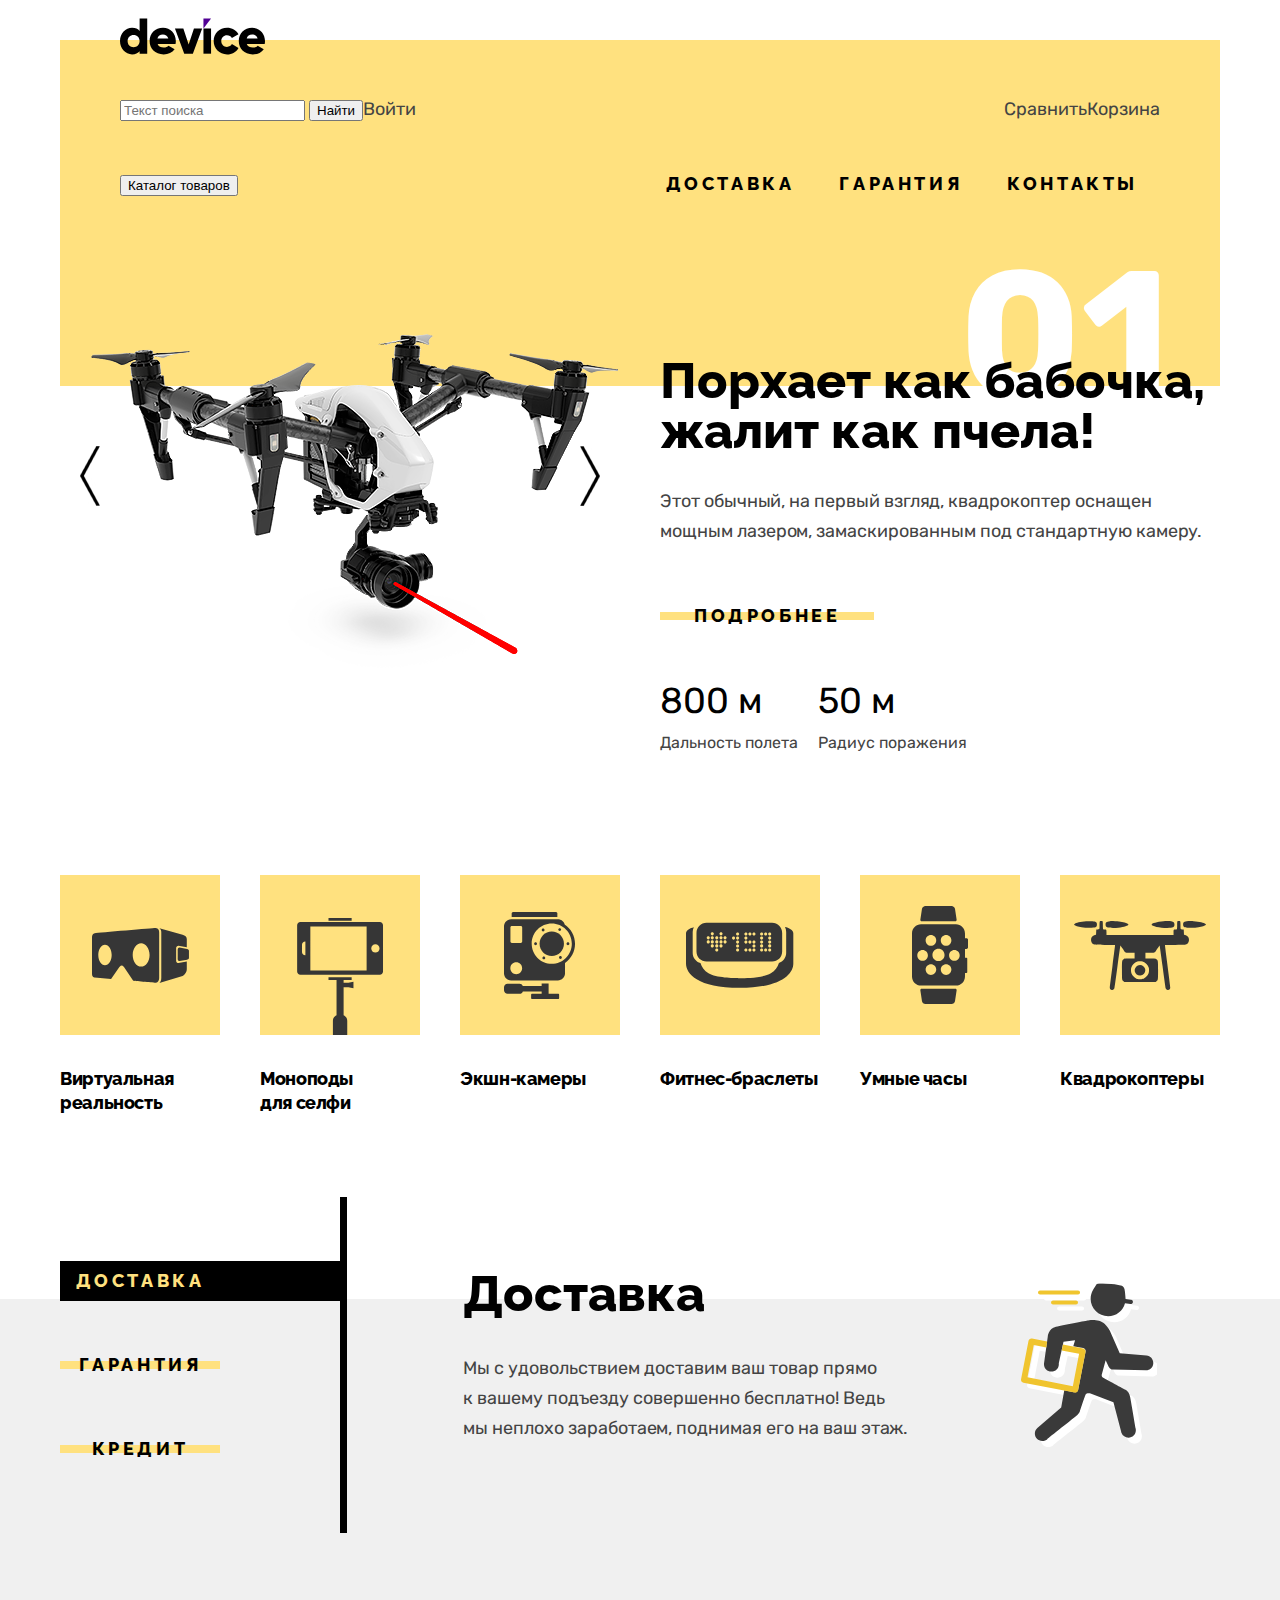
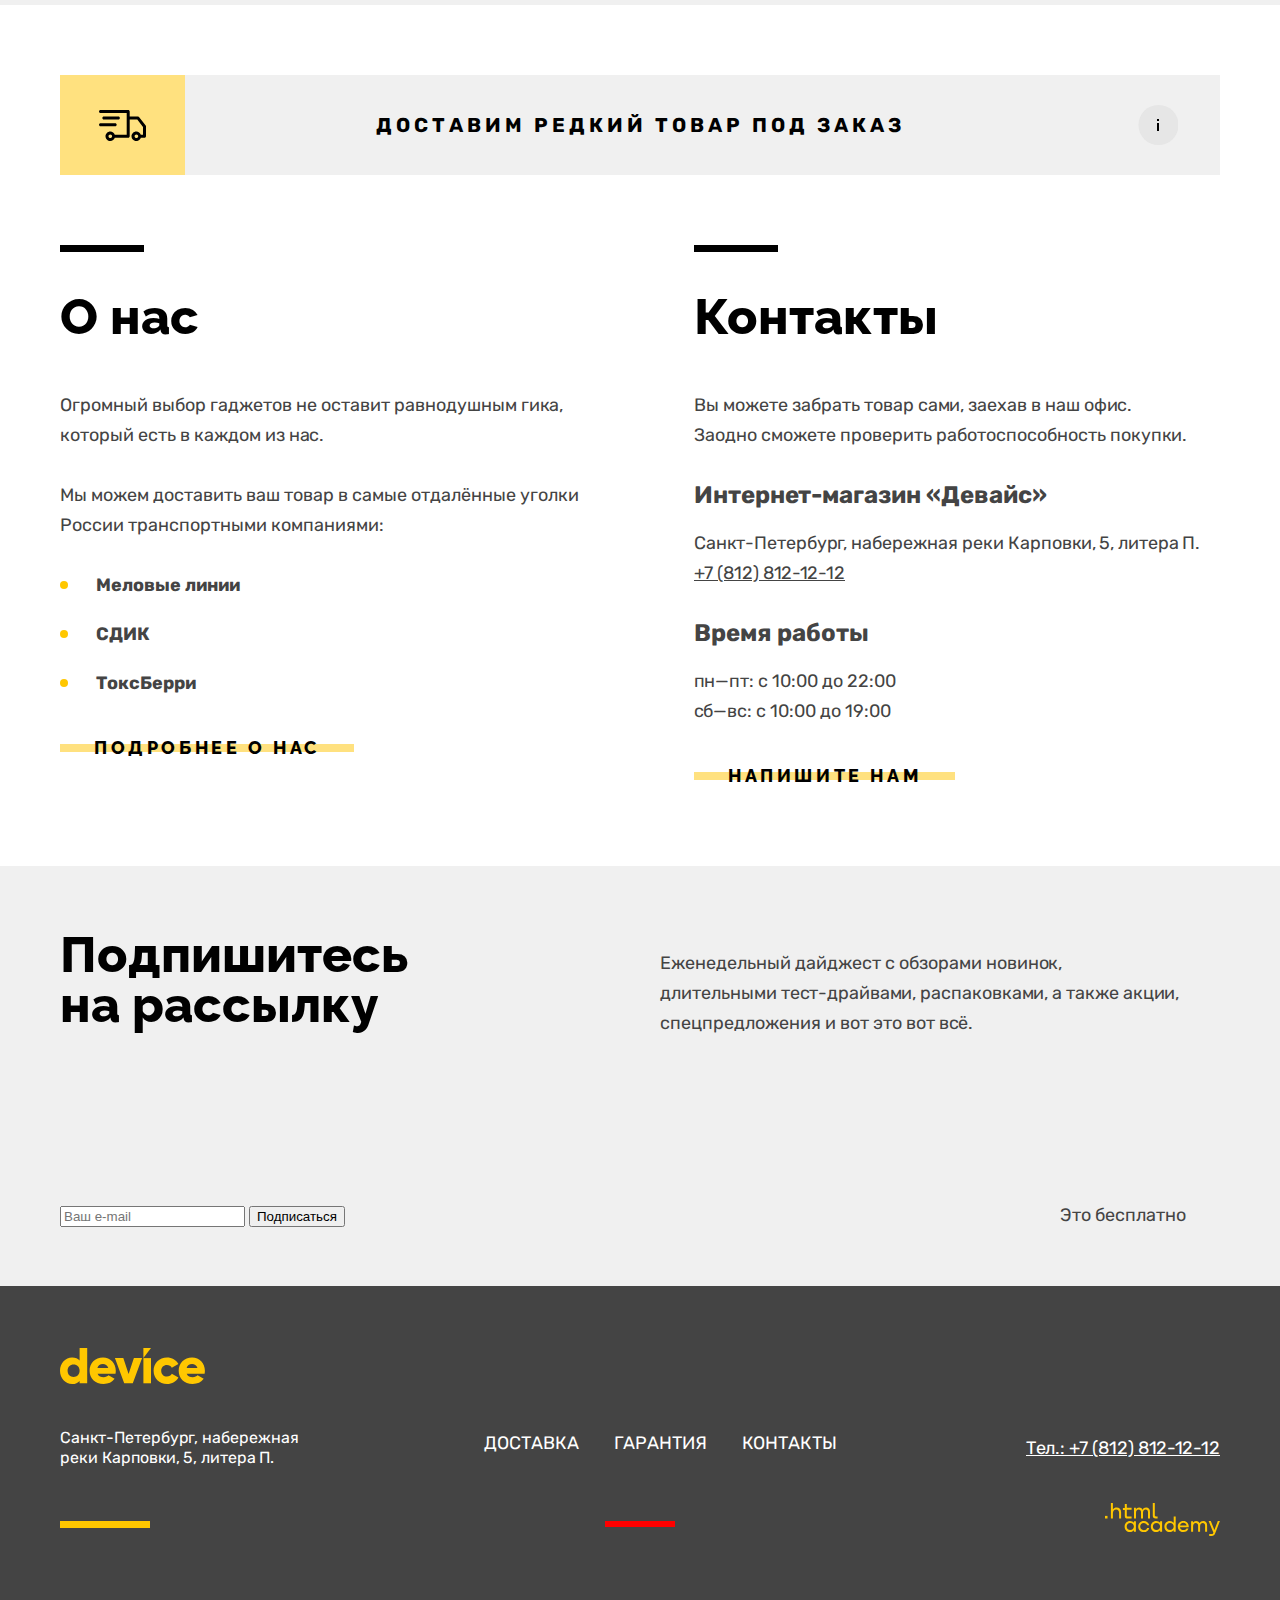
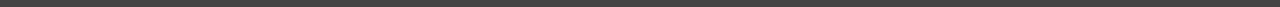
==== commit c02da1bc: "Добавляет слайдер" ====
--- a/index.html
+++ b/index.html
@@ -26,7 +26,7 @@
 
           <ul class="site-menu">
             <li class="site-menu__item site-menu__item--catalog">
-              <a class="site-menu__link" href="">Каталог товаров</a>
+              <button class="site-menu__link" href="">Каталог товаров</button>
             </li>
             <li class="site-menu__item">
               <a class="site-menu__link" href="">Доставка</a>
@@ -48,26 +48,37 @@
         <div class="container">
           <h1 class="visually-hidden">Интернет-магазин гаджетов «Девайс»</h1>
 
-          <div class="slides">
-            <div class="slide slide-1">
-              <div class="slide__img">
-                <img src="img/slider/slider-1.png" width="560" height="560">
+          <div class="slider">
+            <div class="slider__container slider--active">
+              <div class="slider__picture">
+                <img class="slider__img" src="img/slider/slider-1.png" width="560" height="560">
+                <div class="slider__controls slider-controls">
+                  <button class="slider-controls__button slider-controls__button--prev" type="button">
+                    <span class="visually-hidden">Предыдущий товар</span>
+                  </button>
+                  <button class="slider-controls__button slider-controls__button--next" type="button">
+                    <span class="visually-hidden">Следующий товар</span>
+                  </button>
+                </div>
               </div>
-              <div class="slide__content">
-                <h3 class="page-main__title slide__title">
+              <div class="slider__content">
+                <h3 class="page-main__title slider__title">
                   Порхает как бабочка, <br>
                   жалит как пчела!
                 </h3>
-                <p class="slide__text">
+                <p class="slider__text">
                   Этот обычный, на первый взгляд, квадрокоптер оснащен мощным лазером, замаскированным под стандартную камеру.
                 </p>
-                <a  class="slide__button button" href="#">Подробнее</a>
-                <dl class="slide__info">
-                  <dd>800 м</dd>
-                  <dt>Дальность полета</dt>
-
-                  <dd>50 м</dd>
-                  <dt>Радиус поражения</dt>
+                <a  class="slider__button button" href="#">Подробнее</a>
+                <dl class="slider__list">
+                  <div class="slider__item">
+                    <dd class="slider__value">800 м</dd>
+                    <dt class="slider__info">Дальность полета</dt>
+                  </div>
+                  <div class="slider__item">
+                    <dd class="slider__value">50 м</dd>
+                    <dt class="slider__info">Радиус поражения</dt>
+                  </div>
                 </dl>
               </div>
             </div>
--- a/css/styles.css
+++ b/css/styles.css
@@ -104,7 +104,8 @@
   position: absolute;
   height: 8px;
   width: 100%;
-  top: calc(50% - 4px);
+  top: 50%;
+  transform: translateY(-50%);
   right: 0;
   left: 0;
   background-color: var(--color-yellow-light);
@@ -123,6 +124,7 @@
 
 .button:active {
   background-color: var(--color-yellow-dark);
+  outline: none;
 }
 
 .button--disabled {
@@ -238,18 +240,102 @@
 
 /* promo */
 
-.slide {
+.slider {}
+
+.slider__container {
+  position: relative;
   display: grid;
   grid-template-columns: 1fr 1fr;
   gap: 40px;
 }
 
-.slide__title {
+.slider__container::after {
+  content: "";
+  position: absolute;
+  display: block;
+  height: 150px;
+  width: 100%;
+  background-color: var(--color-yellow-light);
+  z-index: -2;
+}
+
+.slider__picture {
+  position: relative;
+
+}
+
+.slider-controls {
+  position: absolute;
+  top: calc(50% - 45px);
+  display: flex;
+  width: 100%;
+  justify-content: space-between;
+  transform: translateY(-50%);
+}
+
+.slider-controls__button {
+  content: "";
+  padding: 30px;
+  width: 20px;
+  height: 60px;
+  background-color: transparent;
+  border: none;
+  cursor: pointer;
+  background-repeat: no-repeat;
+  background-position: 50% 50%;
+}
+
+.slider-controls__button--next {
+  background-image: url("../img/icons/arrow.jpg");
+  transform: rotate(180deg);
+}
+
+.slider-controls__button--prev {
+  background-image: url("../img/icons/arrow.jpg");
+}
+
+.slider__content {
+  margin: 0;
+  position: relative;
+}
+
+.slider__content::after {
+  content: "01";
+  position: absolute;
+  font-size: 180px;
+  line-height: 1;
+  font-weight: 700;
+  color: var(--color-white);
+  top: 10px;
+  right: 50px;
+  z-index: -1;
+}
+
+.slider__title {
+  margin-top: 120px;
   margin-bottom: 30px;
 }
 
-.slide__text {
-
+.slider__text {
+  margin-bottom: 50px;
+}
+
+.slider__list {
+  margin: 0;
+  margin-top: 50px;
+  display: flex;
+  gap: 20px;
+}
+
+.slider__value {
+  margin: 0;
+  margin-bottom: 12px;
+  font-size: 36px;
+  color: var(--color-black);
+}
+
+.slider__info {
+  font-size: 16px;
 }
 
 /* catalog-categories */
@@ -487,7 +573,8 @@
   display: block;
   position: absolute;
   left: 0;
-  top: calc(50% - 4px);
+  top: 50%;
+  transform: translateY(-50%);
   width: 8px;
   height: 8px;
   border-radius: 50%;
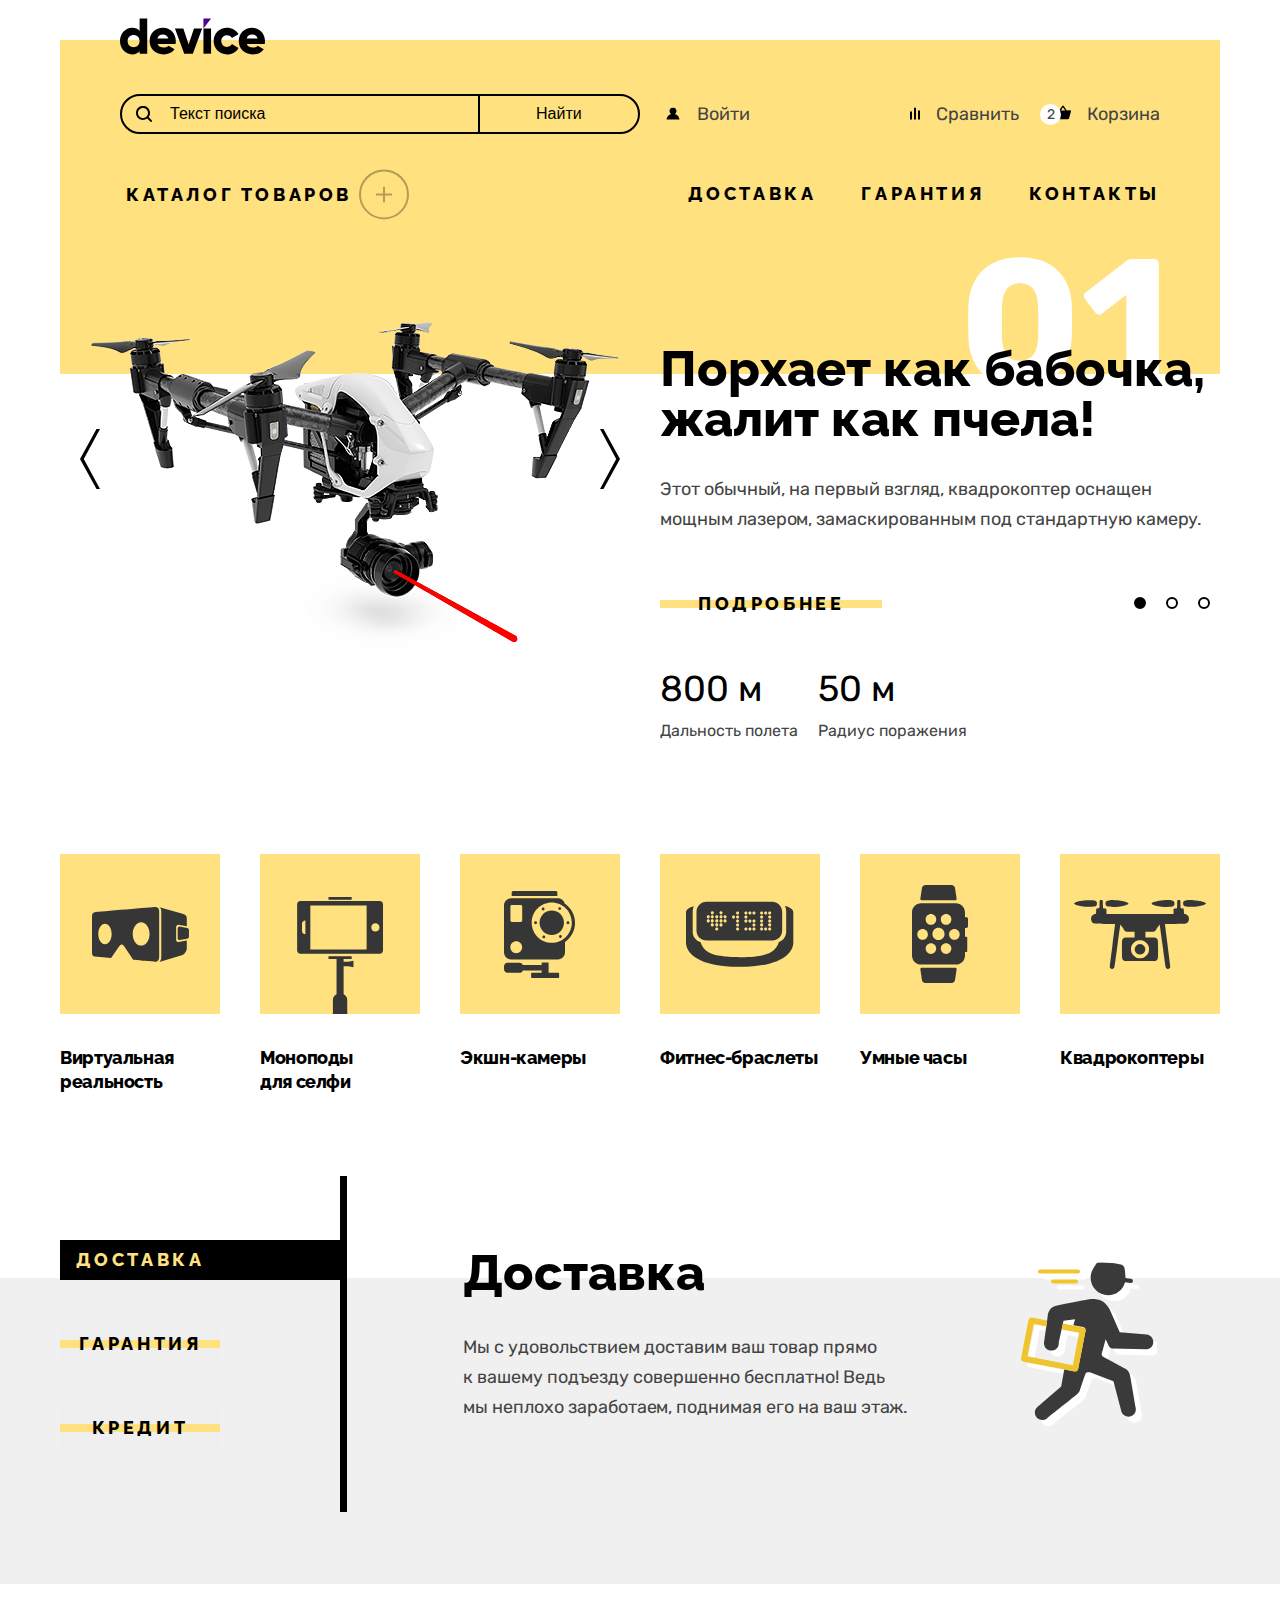
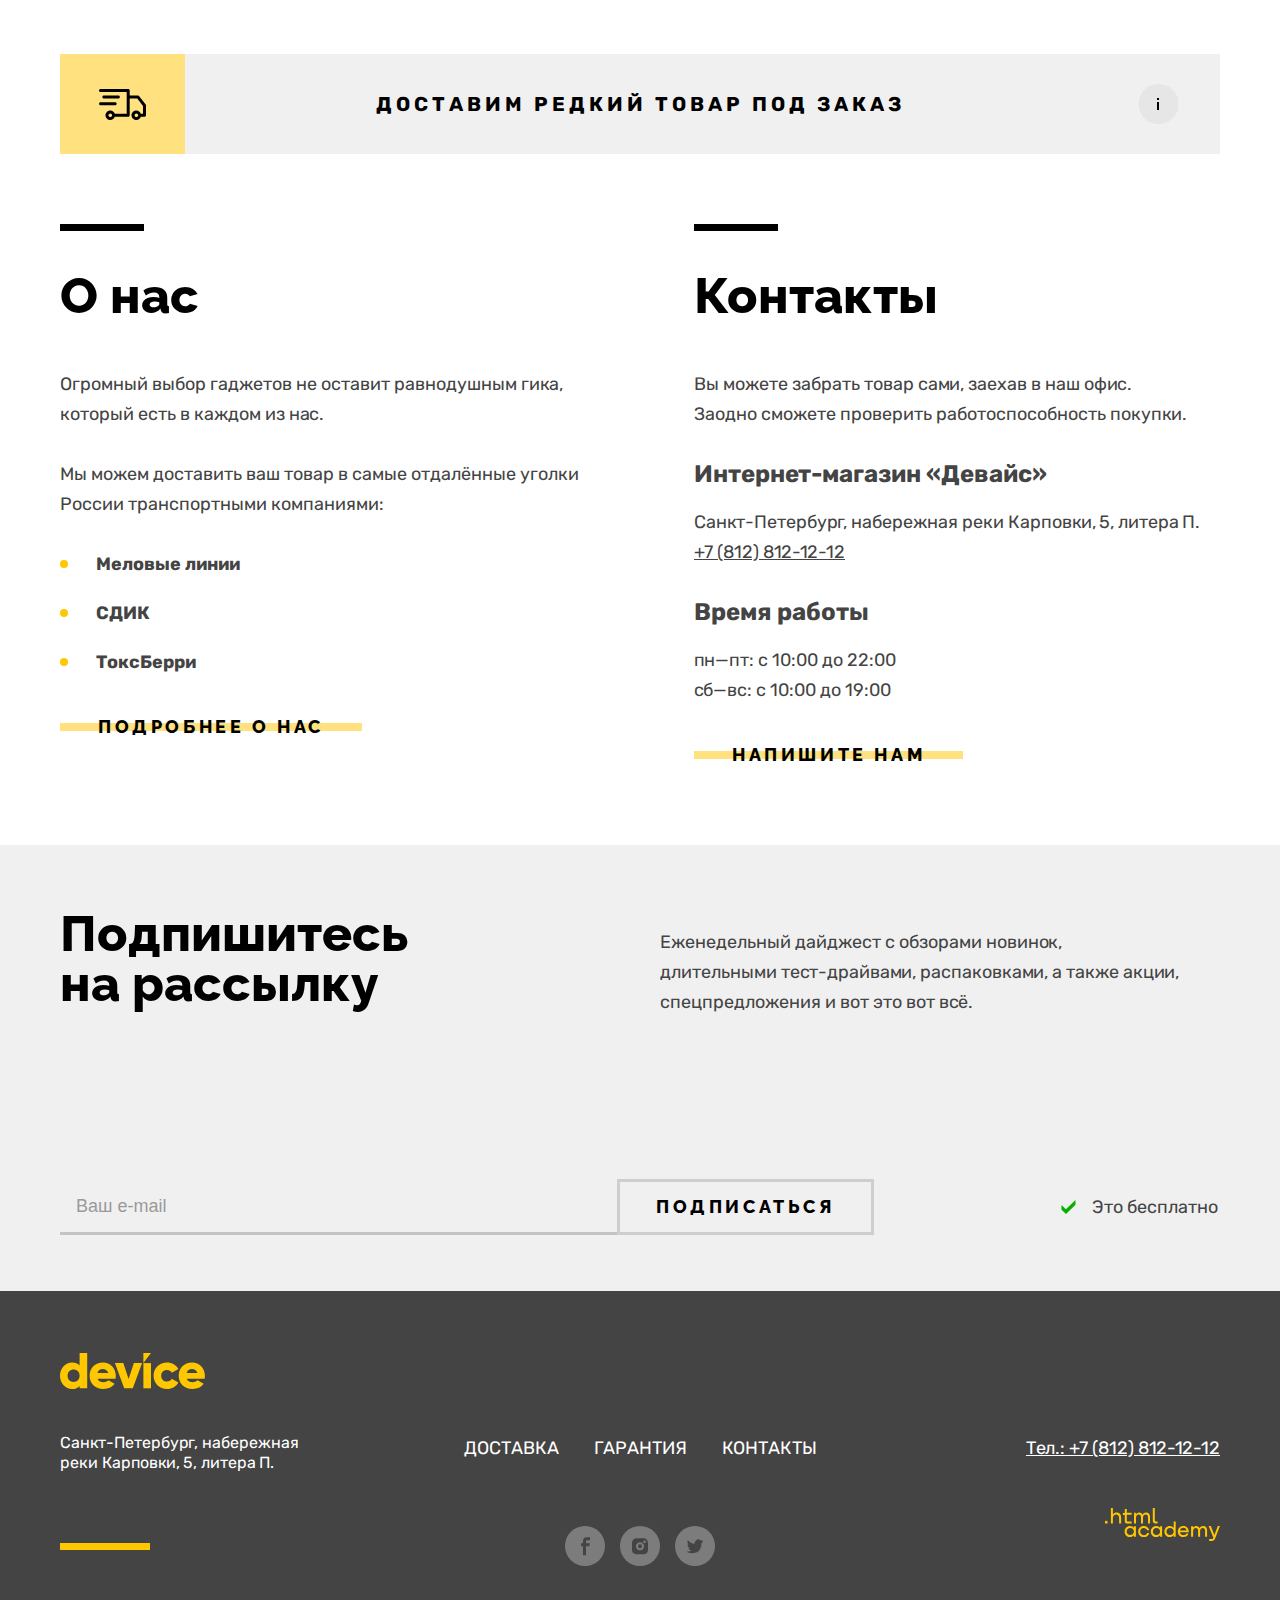
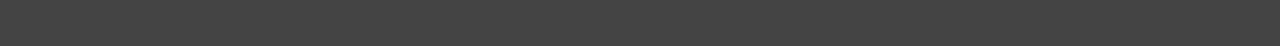
==== commit 4c6f4516: "Добавляет базовую стилизацию всех страниц" ====
--- a/index.html
+++ b/index.html
@@ -14,31 +14,48 @@
           </a>
 
           <div class="additional-menu">
-            <form class="additional-menu__search" method="post" action="https://echo.htmlacademy.ru/">
-              <input name="search" type="text" placeholder="Текст поиска">
-              <button type="submit">Найти</button>
-            </form>
-            <a class="additional-menu__link additional-menu__link--login" href="">Войти</a>
-            <a class="additional-menu__link additional-menu__link--compare" href="">Сравнить</a>
-            <a class="additional-menu__link additional-menu__link--cart" href="">Корзина</a>
+            <div class="additional-menu__left">
+              <form class="additional-menu__search search" method="post" action="https://echo.htmlacademy.ru/">
+                <input class="search__input" name="search" type="text" placeholder="Текст поиска">
+                <button class="search__button" type="submit">Найти</button>
+                <svg class="search__icon" width="16" height="17" fill="none" xmlns="http://www.w3.org/2000/svg"><g clip-path="url(#a)"><path d="m15.7 14.69-3.1-3.1c.9-1.2 1.4-2.6 1.4-4.2 0-3.9-3.1-7-7-7s-7 3.1-7 7 3.1 7 7 7c1.6 0 3-.5 4.2-1.4l3.1 3.1c.2.2.4.3.7.3.6 0 1-.4 1-1 0-.2-.1-.5-.3-.7ZM2 7.39c0-2.8 2.2-5 5-5s5 2.2 5 5-2.2 5-5 5-5-2.2-5-5Z" fill="#000"/></g><defs><clipPath id="a"><path fill="#fff" transform="translate(0 .39)" d="M0 0h16v16H0z"/></clipPath></defs></svg>
+              </form>
+
+              <a class="additional-menu__link" href="#">
+                <svg class="additional-menu__icon" width="16" height="13" fill="none" xmlns="http://www.w3.org/2000/svg"><g clip-path="url(#a)"><path d="M1.5 12.39h13c-.2-2.6-2.1-4.8-4.7-5.5 1-.6 1.7-1.7 1.7-3 0-1.9-1.6-3.5-3.5-3.5s-3.5 1.6-3.5 3.5c0 1.3.7 2.4 1.7 3-2.6.7-4.5 2.9-4.7 5.5Z" fill="#000"/></g><defs><clipPath id="a"><path fill="#fff" transform="translate(.5 .39)" d="M0 0h15v12H0z"/></clipPath></defs></svg>
+                <span>Войти</span>
+              </a>
+            </div>
+
+            <div class="additional-menu__right">
+              <a class="additional-menu__link" href="#">
+                <svg class="additional-menu__icon" width="10" height="13" fill="none" xmlns="http://www.w3.org/2000/svg"><g clip-path="url(#a)" fill="#000"><path d="M6 .4H4v12h2V.4ZM2 4.4H0v8h2v-8ZM10 3.4H8v9h2v-9Z"/></g><defs><clipPath id="a"><path fill="#fff" transform="translate(0 .4)" d="M0 0h10v12H0z"/></clipPath></defs></svg>
+                <span>Сравнить</span>
+              </a>
+              <a class="additional-menu__link" href="">
+                <span class="additional-menu__counter">2</span>
+                <svg class="additional-menu__icon" width="16" height="15" fill="none" xmlns="http://www.w3.org/2000/svg"><g clip-path="url(#a)"><path d="m15.3 5.36-3.5.2L8.6.66c-.1-.2-.4-.3-.6-.3-.2 0-.5.1-.6.3l-3.2 4.9H.7c-.4 0-.7.3-.7.7v.2l1.9 6.8c.2.7.7 1.1 1.4 1.1h9.4c.7 0 1.2-.4 1.4-1.1l1.9-6.9v-.2c0-.4-.3-.8-.7-.8ZM8 2.26l2.2 3.2H5.9L8 2.26Z" fill="#000"/></g><defs><clipPath id="a"><path fill="#fff" transform="translate(0 .36)" d="M0 0h16v14H0z"/></clipPath></defs></svg>
+
+                <span>Корзина</span>
+              </a>
+            </div>
+          </div>
+
+          <div class="site-menu">
+            <button class="site-menu__button" type="button">Каталог товаров</button>
+
+            <ul class="site-menu__list">
+              <li class="site-menu__item">
+                <a class="site-menu__link" href="">Доставка</a>
+              </li>
+              <li class="site-menu__item">
+                <a class="site-menu__link" href="">Гарантия</a>
+              </li>
+              <li class="site-menu__item">
+                <a class="site-menu__link" href="">Контакты</a>
+              </li>
             </ul>
           </div>
-
-          <ul class="site-menu">
-            <li class="site-menu__item site-menu__item--catalog">
-              <button class="site-menu__link" href="">Каталог товаров</button>
-            </li>
-            <li class="site-menu__item">
-              <a class="site-menu__link" href="">Доставка</a>
-            </li>
-            <li class="site-menu__item">
-              <a class="site-menu__link" href="">Гарантия</a>
-            </li>
-            <li class="site-menu__item">
-              <a class="site-menu__link" href="">Контакты</a>
-            </li>
-          </ul>
-
         </nav>
       </div>
     </header>
@@ -47,41 +64,52 @@
       <header class="page-main__section promo">
         <div class="container">
           <h1 class="visually-hidden">Интернет-магазин гаджетов «Девайс»</h1>
-
           <div class="slider">
-            <div class="slider__container slider--active">
-              <div class="slider__picture">
-                <img class="slider__img" src="img/slider/slider-1.png" width="560" height="560">
-                <div class="slider__controls slider-controls">
-                  <button class="slider-controls__button slider-controls__button--prev" type="button">
-                    <span class="visually-hidden">Предыдущий товар</span>
-                  </button>
-                  <button class="slider-controls__button slider-controls__button--next" type="button">
-                    <span class="visually-hidden">Следующий товар</span>
-                  </button>
-                </div>
-              </div>
-              <div class="slider__content">
-                <h3 class="page-main__title slider__title">
+
+            <div class="slider__item slide slide--current">
+              <img class="slide__img" src="img/slider/slider-1.png" width="560" height="560">
+              <div class="slide__content">
+                <h3 class="page-main__title slide__title">
                   Порхает как бабочка, <br>
                   жалит как пчела!
                 </h3>
-                <p class="slider__text">
+                <p class="slide__text">
                   Этот обычный, на первый взгляд, квадрокоптер оснащен мощным лазером, замаскированным под стандартную камеру.
                 </p>
-                <a  class="slider__button button" href="#">Подробнее</a>
-                <dl class="slider__list">
-                  <div class="slider__item">
-                    <dd class="slider__value">800 м</dd>
-                    <dt class="slider__info">Дальность полета</dt>
+                <a  class="slide__button button" href="#">Подробнее</a>
+                <dl class="slide__list">
+                  <div class="slide__item">
+                    <dd class="slide__value">800 м</dd>
+                    <dt class="slide__info">Дальность полета</dt>
                   </div>
-                  <div class="slider__item">
-                    <dd class="slider__value">50 м</dd>
-                    <dt class="slider__info">Радиус поражения</dt>
+                  <div class="slide__item">
+                    <dd class="slide__value">50 м</dd>
+                    <dt class="slide__info">Радиус поражения</dt>
                   </div>
                 </dl>
               </div>
             </div>
+
+            <div class="slider__controls slider-controls">
+              <button class="slider-controls__button slider-controls__button--prev" type="button">
+                <span class="visually-hidden">Предыдущий товар</span>
+              </button>
+              <button class="slider-controls__button slider-controls__button--next" type="button">
+                <span class="visually-hidden">Следующий товар</span>
+              </button>
+            </div>
+
+            <ol class="slider__pagination slider-pagination">
+              <li class="slider-pagination__item">
+                <button class="slider-pagination__button slider-pagination__button--current" type="button"></button>
+              </li>
+              <li class="slider-pagination__item">
+                <button class="slider-pagination__button" type="button"></button>
+              </li>
+              <li class="slider-pagination__item">
+                <button class="slider-pagination__button" type="button"></button>
+              </li>
+            </ol>
 
           </div>
         </div>
@@ -220,10 +248,13 @@
             спецпредложения и вот это вот всё.
           </p>
           <form class="subscribe__email" action="">
-            <input type="text" placeholder="Ваш e-mail">
-            <button type="submit">Подписаться</button>
+            <input class="subscribe__input" type="text" placeholder="Ваш e-mail">
+            <button class="subscribe__button button button-secondary" type="submit">Подписаться</button>
           </form>
-          <span class="subscribe__legend">Это бесплатно</span>
+          <div class="subscribe__legend">
+            <svg width="16" height="17" fill="none" xmlns="http://www.w3.org/2000/svg"><path d="m15.5 1-9.6 9.3L1.5 6v4.7L6 15l9.5-9.3V1Z" fill="#08AF00"/></svg>
+            <span>Это бесплатно</span>
+          </div>
         </div>
 
       </footer>
@@ -256,16 +287,19 @@
             <li class="social__item">
               <a class="social__link" href="https://www.facebook.com/htmlacademy">
                 <span class="visually-hidden">Facebook</span>
+                <svg width="9" height="19" xmlns="http://www.w3.org/2000/svg"><path d="M6.5 3.36H9v-3H5.6C2.8.36 2 2.06 2 4.56v1.8H0v3h2v9h3v-9h3.3l.6-3H5v-1.5c0-.8.3-1.5 1.5-1.5Z" fill="currentColor"/><defs><clipPath id="a"><path fill="#fff" transform="rotate(180 4.5 9.18)" d="M0 0h9v18H0z"/></clipPath></defs></svg>
               </a>
             </li>
             <li class="social__item">
               <a class="social__link" href="https://www.instagram.com/htmlacademy/">
                 <span class="visually-hidden">Instagram</span>
+                <svg width="16" height="17" fill="none" xmlns="http://www.w3.org/2000/svg"><g fill="currentColor"><path d="M8 10.36a2 2 0 1 0 0-4 2 2 0 0 0 0 4Z"/><path d="M14.7 1.66c-.9-.9-2-1.3-3.4-1.3H4.7C1.9.36 0 2.26 0 5.06v6.6c0 1.4.4 2.6 1.4 3.4.9.9 2 1.3 3.3 1.3h6.6c1.4 0 2.6-.4 3.4-1.3.8-.9 1.3-2 1.3-3.4v-6.6c0-1.4-.4-2.6-1.3-3.4ZM8 12.46c-2.2 0-4.1-1.8-4.1-4.1s1.9-4.1 4.1-4.1c2.2 0 4.1 1.8 4.1 4.1s-1.9 4.1-4.1 4.1Zm4.6-7.4c-.7 0-1.3-.5-1.3-1.3s.5-1.3 1.3-1.3c.7 0 1.3.6 1.3 1.3 0 .7-.6 1.3-1.3 1.3Z"/></g></svg>
               </a>
             </li>
             <li class="social__item">
               <a class="social__link" href="https://twitter.com/htmlacademy_ru">
                 <span class="visually-hidden">Twitter</span>
+                <svg width="16" height="15" fill="none" xmlns="http://www.w3.org/2000/svg"><g><path d="M10.35.51c1.6-.5 2.77.3 3.41 1.1.53-.2 1.17-.4 1.81-.6a2 2 0 0 1-.85 1.6c.75.2 1.28-.4 1.28-.4-.1.9-.96 1.69-1.5 1.89-.2 6.27-2.98 10.35-9.49 10.26H4.6c-.32 0-3.95-.4-4.59-1.8 2.13.2 3.63-.4 4.37-1.1-.85-.3-2.56-.4-2.77-2.78.32.2.53.3 1.17.2C1.6 8.08.32 7.38.43 5.39c.32.3.96.5 1.28.4-.64-.2-1.92-3.09-.86-4.58 1.71 1.7 3.52 3.38 6.72 3.48C7.8 2.6 8.64 1.21 10.35.51Z" fill="currentColor"/></g></svg>
               </a>
             </li>
           </ul>
--- a/css/styles.css
+++ b/css/styles.css
@@ -80,7 +80,7 @@
 
 .button {
   position: relative;
-  padding: 10px 34px;
+  padding: 10px 38px;
   position: relative;
   display: inline-block;
   box-sizing: border-box;
@@ -91,7 +91,7 @@
   text-align: center;
   color: var(--color-black);
   letter-spacing: 3.6px;
-  background-color: transparent;
+  background-image: linear-gradient(transparent 16px, var(--color-yellow-light) 16px, var(--color-yellow-light) 24px, transparent 24px);
   border: none;
   text-align: center;
   text-decoration: none;
@@ -99,19 +99,6 @@
   cursor: pointer;
 }
 
-.button::after {
-  content: "";
-  position: absolute;
-  height: 8px;
-  width: 100%;
-  top: 50%;
-  transform: translateY(-50%);
-  right: 0;
-  left: 0;
-  background-color: var(--color-yellow-light);
-  z-index: -1;
-}
-
 .button:hover {
   background-color: var(--color-yellow-light);
 }
@@ -131,6 +118,19 @@
   opacity: 0.3;
 }
 
+.button-secondary {
+  padding: 15px 36px;
+  background: transparent;
+  border: 3px solid #e5e5e5;
+  box-sizing: border-box;
+}
+
+.button--large {
+  margin-top: 44px;
+  padding: 15px;
+  width: 100%;
+}
+
 /* page */
 
 .page {
@@ -153,49 +153,155 @@
 }
 
 .container {
-  width: 1160px;
+  max-width: 1160px;
   margin: 0 auto;
+  width: 100%;
 }
 
 /* page-header */
 
 .page-header__container {
-  padding: 0 60px 22px;
+  padding: 18px 60px 0;
   background-image: linear-gradient(var(--color-white) 40px, var(--color-yellow-light) 40px);
 }
 
-
-.page-header__logo {
-  padding-top: 18px;
+.page-header__container--inner {
+  padding-bottom: 22px;
 }
 
 .page-hedaer__nav {
   display: flex;
+  flex-wrap: wrap;
   flex-direction: column;
 }
 
-.additional-menu__list,
-.site-menu {
-  margin: 0;
-  padding: 0;
-  display: flex;
-  list-style-type: none;
-}
-
 .additional-menu {
   display: flex;
+  flex-wrap: wrap;
+  justify-content: space-between;
   padding: 30px 0;
+}
+
+.additional-menu__left {
+  display: flex;
+  flex-wrap: wrap;
+  align-items: center;
+  gap: 25px;
+}
+
+.additional-menu__right {
+  display: flex;
+  flex-wrap: wrap;
+  justify-content: flex-end;
+  align-items: center;
+  gap: 36px;
 }
 
 .additional-menu__link {
   text-decoration: none;
-}
-
-.additional-menu__link--login {
-  margin-right: auto;
+  position: relative;
+}
+
+.additional-menu__icon {
+  margin-right: 12px;
+}
+
+.additional-menu__counter {
+  position: absolute;
+  top: 5px;
+  left: -15px;
+  width: 21px;
+  height: 21px;
+  background-color: var(--color-white);
+  font-size: 14px;
+  text-align: center;
+  line-height: 21px;
+  padding: 0 4px;
+  border-radius: 50%;
+}
+
+.search {
+  display: flex;
+  justify-content: center;
+  position: relative;
+}
+
+.search__input {
+  width: 360px;
+  height: 40px;
+  background-color: transparent;
+  border: 2px solid var(--color-black);
+  border-radius: 20px 0 0 20px;
+  padding: 10px 10px 10px 48px;
+  align-self: center;
+  font-size: 16px;
+  line-height: 20px;
+  font-weight: 400;
+
+}
+
+.search__icon {
+  position: absolute;
+  left: 16px;
+  top: 50%;
+  transform: translateY(-50%);
+}
+
+.search__input::placeholder {
+  color: var(--color-black);
+}
+
+.search__button {
+  margin-left: -2px;
+  padding: 8px 56px;
+  background-color: transparent;
+  border: 2px solid var(--color-black);
+  border-radius: 0 20px 20px 0;
+  cursor: pointer;
+  align-self: center;
+    font-size: 16px;
+  line-height: 20px;
+  font-weight: 400;
+  height: 40px;
 }
 
 .site-menu {
+  display: flex;
+  justify-content: space-between;
+}
+
+.site-menu__button {
+  display: flex;
+  gap: 7px;
+  align-items: center;
+  position: relative;
+  background: transparent;
+  border: none;
+  font-family: var(--font-heading);
+  font-size: 18px;
+  letter-spacing: 3.6px;
+  text-transform: uppercase;
+  cursor: pointer;
+}
+
+.site-menu__button::after {
+  content: "";
+  top: 0;
+  right: -50px;
+  display: block;
+  width: 50px;
+  height: 51px;
+  background-image: url(../img/icons/plus.svg);
+}
+
+.site-menu__list {
+  margin: 0;
+  margin-right: -22px;
+  padding: 0;
+  display: flex;
+  justify-content: space-between;
+  flex-wrap: wrap;
+  list-style-type: none;
   gap: 1px;
 }
 
@@ -225,6 +331,10 @@
   flex-grow: 1;
 }
 
+.page-main__header {
+  padding: 35px 60px;
+}
+
 .page-main__section {
   margin-bottom: 70px;
 }
@@ -238,18 +348,23 @@
   color: var(--color-black);
 }
 
+.page-main__title + .breadcrumbs  {
+  margin-top: 16px;
+}
+
 /* promo */
 
-.slider {}
-
-.slider__container {
+.slider {
   position: relative;
+}
+
+.slide {
   display: grid;
   grid-template-columns: 1fr 1fr;
   gap: 40px;
 }
 
-.slider__container::after {
+.slide::after {
   content: "";
   position: absolute;
   display: block;
@@ -259,16 +374,11 @@
   z-index: -2;
 }
 
-.slider__picture {
-  position: relative;
-
-}
-
-.slider-controls {
+.slider__controls {
   position: absolute;
   top: calc(50% - 45px);
   display: flex;
-  width: 100%;
+  width: 50%;
   justify-content: space-between;
   transform: translateY(-50%);
 }
@@ -285,21 +395,53 @@
   background-position: 50% 50%;
 }
 
+.slider-controls__button--prev {
+  background-image: url("../img/icons/arrow.svg");
+}
+
 .slider-controls__button--next {
-  background-image: url("../img/icons/arrow.jpg");
+  background-image: url("../img/icons/arrow.svg");
   transform: rotate(180deg);
 }
 
-.slider-controls__button--prev {
-  background-image: url("../img/icons/arrow.jpg");
-}
-
-.slider__content {
+.slider__pagination {
+  position: absolute;
+  bottom: 150px;
+  right: 0;
+}
+
+.slider-pagination {
+  display: flex;
+  flex-wrap: wrap;
+  justify-content: center;
+  list-style-type: none;
+}
+
+.slider-pagination__item {
+  margin: 0 10px;
+}
+
+.slider-pagination__button {
+  padding: 0;
+  width: 12px;
+  height: 12px;
+  border-radius: 50%;
+  background-color: transparent;
+  border: 2px solid var(--color-black);
+  cursor: pointer;
+}
+
+.slider-pagination__button--current {
+  background-color: var(--color-black);
+}
+
+
+.slide__content {
   margin: 0;
   position: relative;
 }
 
-.slider__content::after {
+.slide__content::after {
   content: "01";
   position: absolute;
   font-size: 180px;
@@ -311,30 +453,31 @@
   z-index: -1;
 }
 
-.slider__title {
+.slide__title {
   margin-top: 120px;
   margin-bottom: 30px;
 }
 
-.slider__text {
+.slide__text {
   margin-bottom: 50px;
 }
 
-.slider__list {
+.slide__list {
   margin: 0;
   margin-top: 50px;
   display: flex;
+  flex-wrap: wrap;
   gap: 20px;
 }
 
-.slider__value {
+.slide__value {
   margin: 0;
   margin-bottom: 12px;
   font-size: 36px;
   color: var(--color-black);
 }
 
-.slider__info {
+.slide__info {
   font-size: 16px;
 }
 
@@ -343,10 +486,15 @@
 .catalog-section__list {
   margin: 0;
   padding: 0;
-  display: grid;
-  grid-template-columns: repeat(6, 1fr);
+  display: flex;
+  flex-wrap: wrap;
+  justify-content: flex-start;
   gap: 40px;
   list-style-type: none;
+}
+
+.catalog-section__item {
+  width: 160px;
 }
 
 .catalog-section__link  {
@@ -421,6 +569,7 @@
   position: relative;
   overflow: hidden;
   display: flex;
+  flex-wrap: wrap;
   flex-direction: column;
   justify-content: space-between;
   align-items: start;
@@ -454,6 +603,7 @@
 .services__tab--active .services__button {
   color: var(--color-yellow-light);
   background-color: var(--color-black);
+  background-image: none;
 }
 
 .services__content {
@@ -604,10 +754,35 @@
 
 .subscribe__email {
   grid-column: 1 / -2;
+  display: flex;
+  align-items: flex-end;
+}
+
+.subscribe__input {
+  padding: 11px 16px;
+  width: 557px;
+  background-color: transparent;
+  border: none;
+  font-size: 18px;
+  font-weight: 400;
+  line-height: 30px;
+  border-bottom: 3px solid #c4c4c4;
+}
+
+.subscribe__input::placeholder {
+  color: var(--color-dark);
+  opacity: 0.5;
+}
+
+.subscribe__button {
+  border-color: #cecece;
 }
 
 .subscribe__legend {
   grid-column: -2 / -1;
+  display: flex;
+  align-items: center;
+  gap: 16px;
 }
 
 /* page-footer */
@@ -654,8 +829,10 @@
 
 .page-footer__nav {
   margin: 0;
+  padding: 0;
   grid-area: nav;
   display: flex;
+  flex-wrap: wrap;
   list-style-type: none;
   gap: 35px;
   justify-self: center;
@@ -673,18 +850,13 @@
 
 .page-footer__social {
   grid-area: social;
-  display: flex;
-  list-style-type: none;
-  gap: 15px;
-  justify-self: center;
-  background-color: red;
+  padding: 0;
 }
 
 .page-footer__tel {
   grid-area: tel;
   justify-self: self-end;
   color: var(--color-white);
-  align-self: center;
 }
 
 .page-footer__developer {
@@ -692,12 +864,52 @@
   justify-self: self-end;
 }
 
+/* social */
+
+.social {
+  display: flex;
+  list-style-type: none;
+  gap: 15px;
+  justify-content: center;
+}
+
+.social__item {
+  border-radius: 50%;
+  background-color: var(--color-white);
+  opacity: 0.3;
+}
+
+.social__link {
+  display: grid;
+  place-content: center;
+  width: 40px;
+  height: 40px;
+  color: var(--color-dark);
+}
+
 /* breadcrumbs */
 
 .breadcrumbs {
-  display: flex;
+  margin: 0;
+  padding: 0;
+  display: flex;
+  flex-wrap: wrap;
   list-style-type: none;
-  gap: 16px;
+}
+
+.breadcrumbs__item {
+  display: flex;
+  align-items: center;
+}
+
+.breadcrumbs__item:not(:first-child)::before {
+  content: "";
+  margin: 0 16px;
+  display: inline-block;
+  width: 4px;
+  height: 7px;
+  background-image: url("../img/icons/nav-arrow.svg");
+  opacity: 0.2;
 }
 
 .breadcrumbs__link {
@@ -705,6 +917,10 @@
 }
 
 /* catalog */
+
+.catalog {
+  background-color: var(--color-light);
+}
 
 .catalog__container {
   display: grid;
@@ -712,38 +928,188 @@
 }
 
 .catalog__right-column {
-  width: 740px;
+  width: 840px;
+  background-color: var(--color-white);
+}
+
+.catalog__title {
+  margin: 25px 0;
+  font-family: Raleway;
+  font-size: 16px;
+  font-weight: 800;
+  letter-spacing: 3.2px;
+  text-transform: uppercase;
+  color: var(--color-black);
+}
+
+.catalog__sort {
+  padding: 0 40px;
+  background-color: var(--color-light);
 }
 
 .catalog__list {
+  padding: 70px 40px 0;
   display: grid;
   grid-template-columns: 1fr 1fr;
   column-gap: 40px;
   row-gap: 44px;
 }
 
+.catalog__filter {
+  margin: 0 60px;
+}
+
+.catalog-filter {
+  display: flex;
+  flex-direction: column;
+  gap: 35px;
+}
+
+.catalog-filter__group {
+  margin: 0;
+  padding: 0;
+  position: relative;
+  border: none;
+}
+
+.catalog-filter__title {
+  padding-top: 12px;
+  margin-bottom: 20px;
+  font-weight: 700;
+  line-height: 20px;
+  color: var(--color-black);
+  letter-spacing: -0.36px;
+}
+
+.catalog-filter__title::before {
+  content: "";
+  position: absolute;
+  display: block;
+  top: 0;
+  width: 100%;
+  height: 2px;
+  background-color: var(--color-black);
+}
+
+
+
+.catalog-filter__list {
+  margin: 0;
+  padding: 0;
+  list-style-type: none;
+}
+
 /* sorting */
 
+.select__control {
+  appearance: none;
+}
+
 .catalog__sort {
   display: flex;
+  flex-wrap: wrap;
   justify-content: space-between;
   align-items: center;
 }
 
 .catalog__order {
   display: flex;
+  flex-wrap: wrap;
   list-style-type: none;
 }
 
+.order__link {
+  width: 30px;
+  height: 30px;
+  display: block;
+  background-repeat: no-repeat;
+  background-position: 50% 50%;
+  opacity: 0.2;
+  cursor: pointer;
+}
+
+.order__link--increasing {
+  background-image: url("../img/icons/arrow-up.svg");
+}
+
+.order__link--decreasing {
+  background-image: url("../img/icons/arrow-up.svg");
+  transform: rotate(180deg);
+}
+
+/* card */
+
+.card__link {
+  display: grid;
+  grid-template-columns: 2fr 1fr;
+  grid-template-rows: auto;
+  grid-template-areas:
+    "picture picture"
+    "title price";
+  gap: 32px;
+  text-decoration: none;
+}
+
+.card__picture {
+  grid-area: picture;
+  position: relative;
+}
+
+.card__img {
+  margin: 0;
+}
+
+.card__button {
+  position: absolute;
+  display: block;
+  top: 50%;
+  left: 50%;
+  transform: translateY(-50%) translateX(-50%);
+}
+
+.card:hover .card__button {
+  display: block;
+}
+
+.card__title {
+  grid-area: title;
+  margin: 0;
+  font-size: 18px;
+  line-height: 20px;
+  letter-spacing: -0.36px;
+  color: var(--color-black);
+}
+
+.card__price {
+  grid-area: price;
+  justify-self: end;
+}
+
+
 /* pagination */
 
+.pagination {
+  margin: 0 40px 78px;
+}
+
+.pagination__button {
+  padding: 25px;
+  background-image: none;
+}
+
 .pagination__nav {
-  display: flex;
+  margin-top: 44px;
+  display: flex;
+  flex-wrap: wrap;
   justify-content: space-between;
   align-items: center;
+  background-color: var(--color-light-gray);
 }
 
 .pagination__list {
-  display: flex;
+  margin: 0;
+  padding: 0;
+  display: flex;
+  flex-wrap: wrap;
   list-style-type: none;
 }
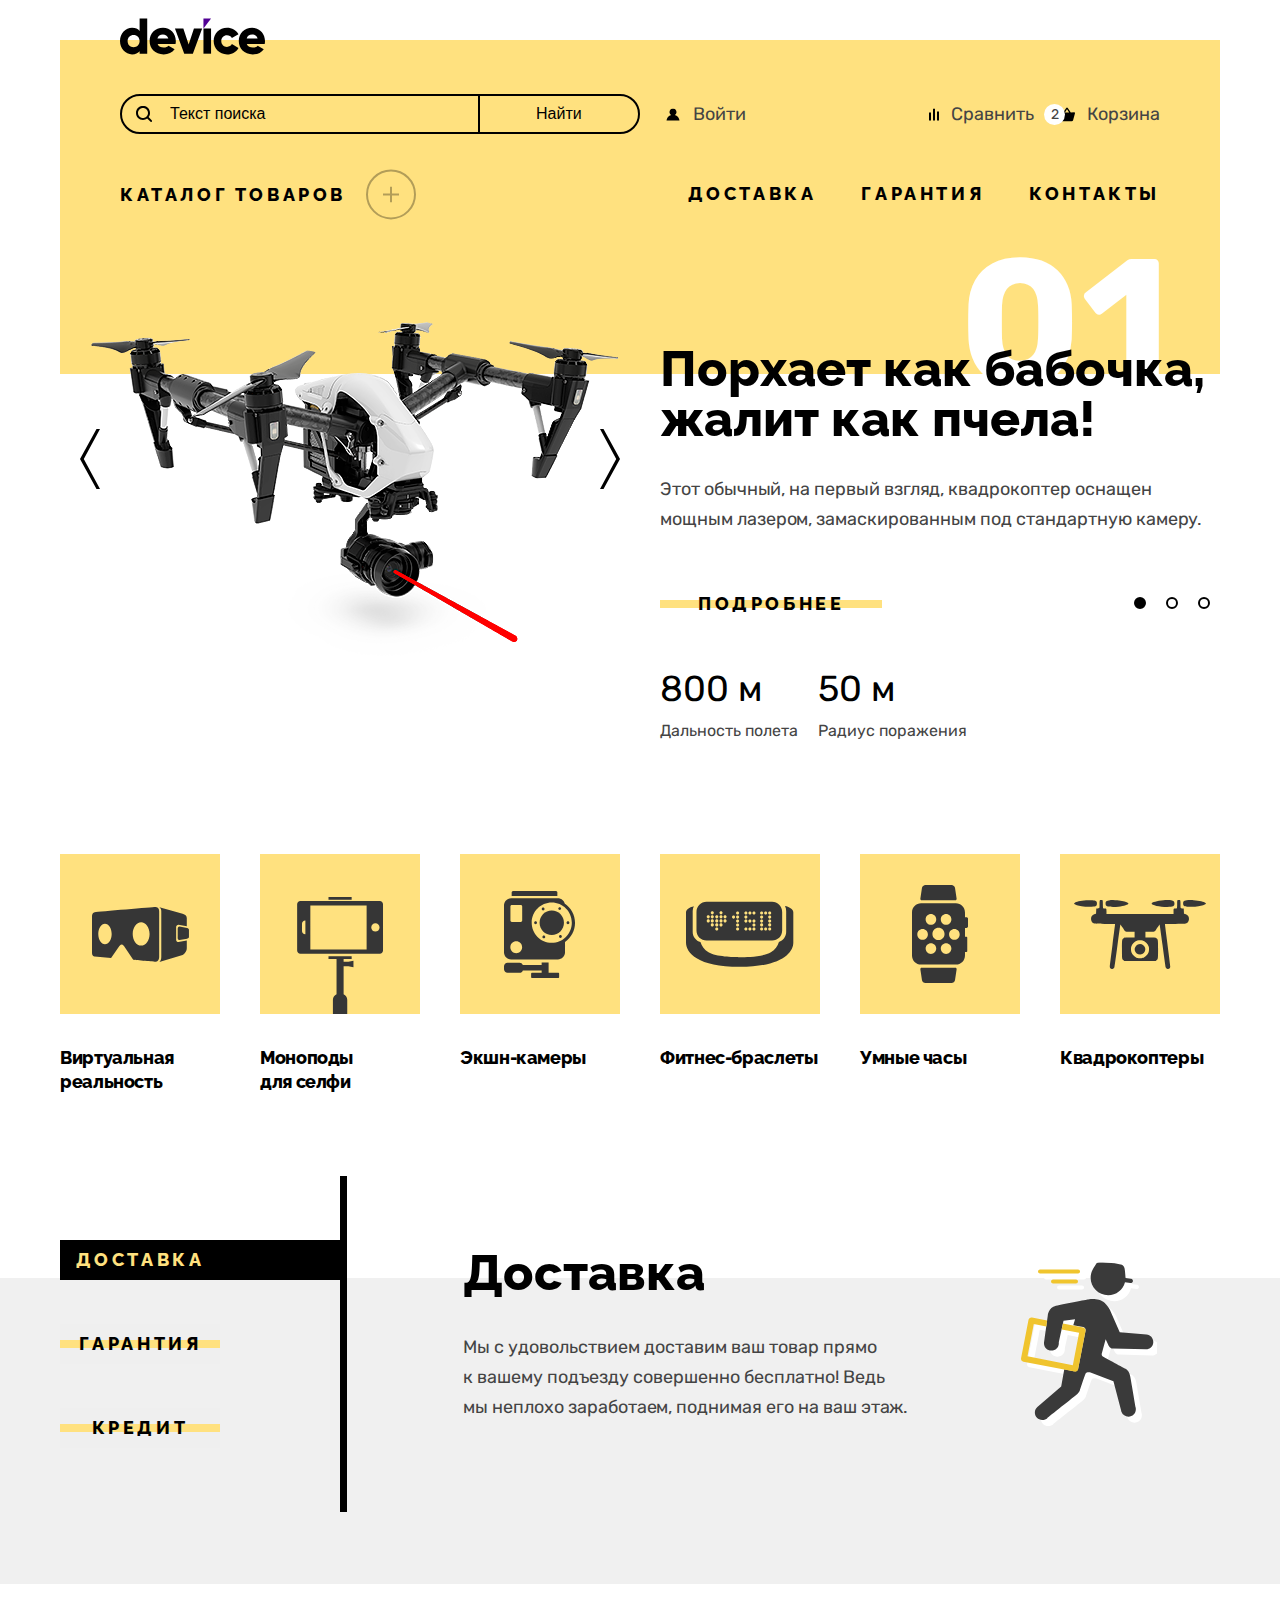
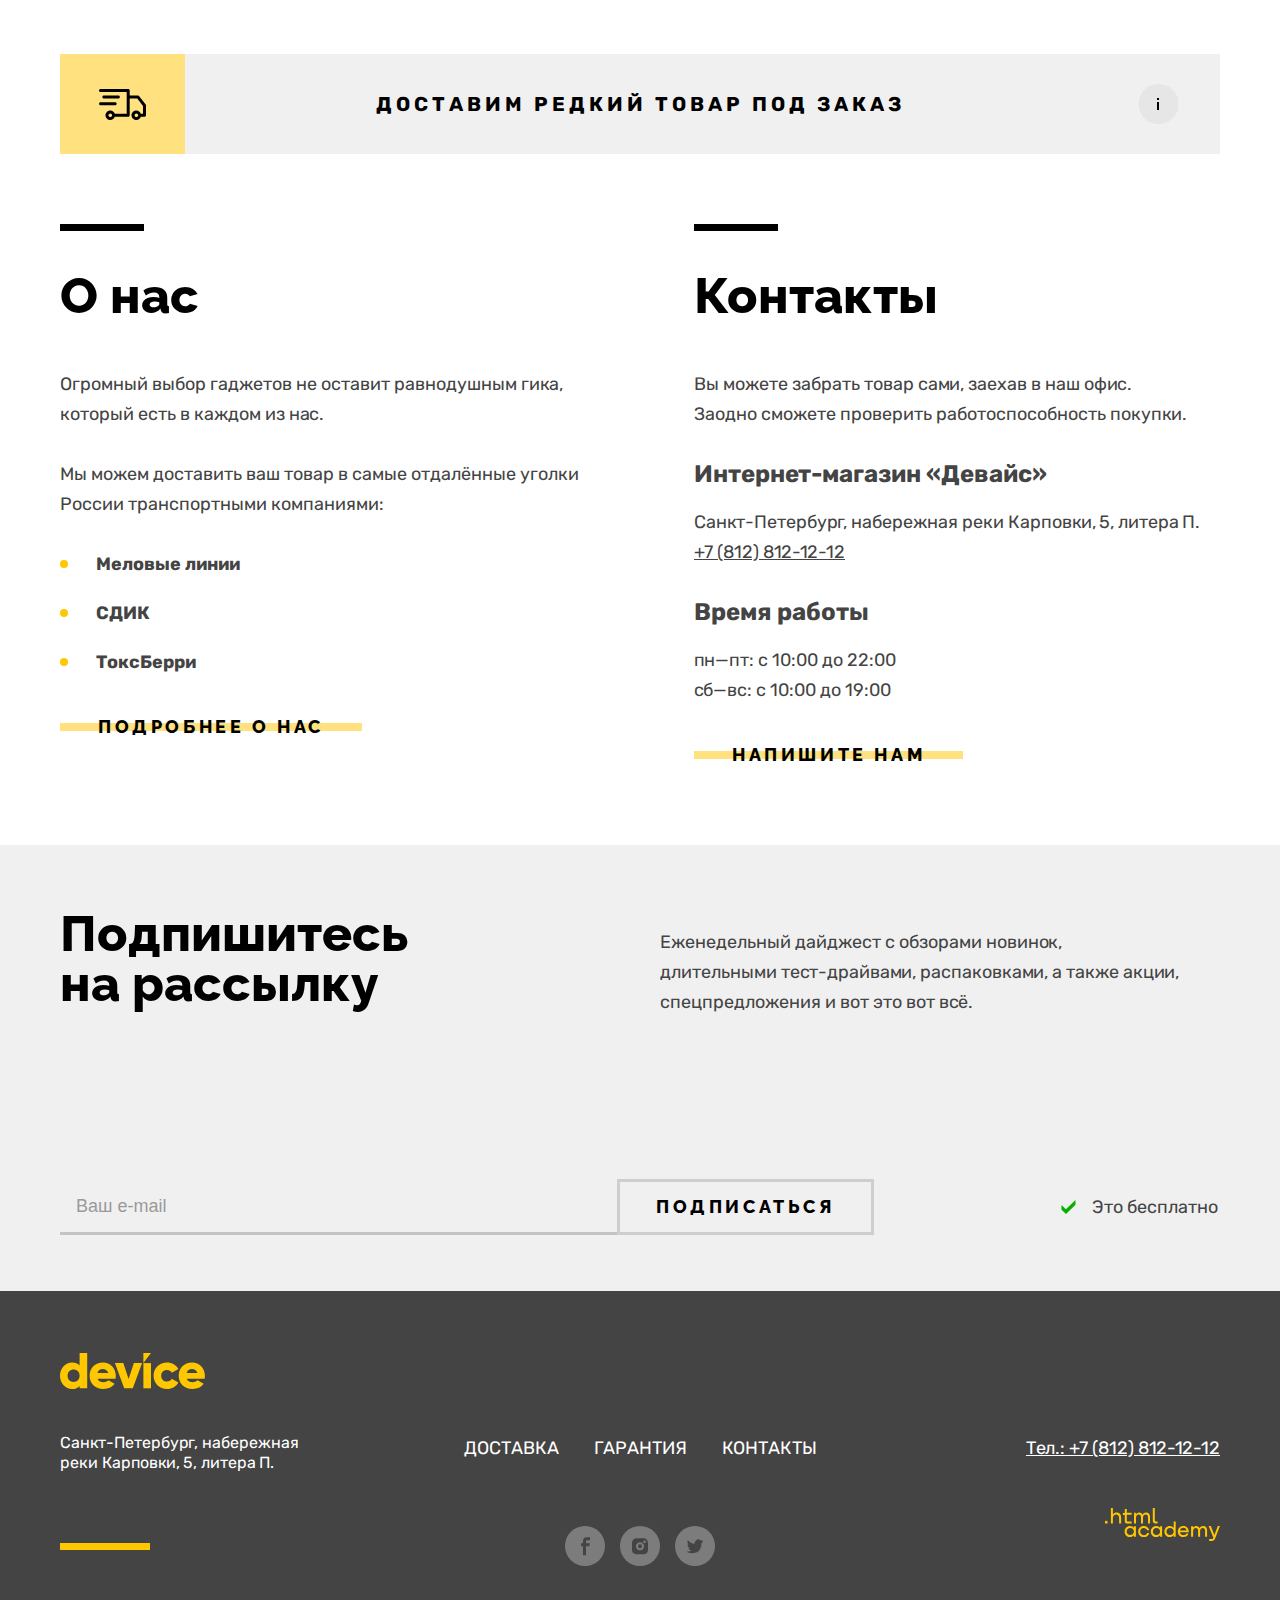
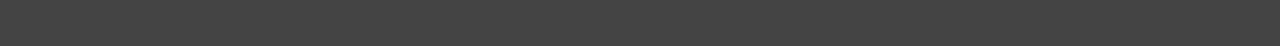
==== commit 59613ab4: "Добавляет submenu и popover" ====
--- a/index.html
+++ b/index.html
@@ -8,54 +8,124 @@
   <body class="page__body">
     <header class="page__header page-header">
       <div class="page-header__container container">
+        <a class="page-header__logo logo">
+          <img class="logo__img" src="img/logo.svg" width="145" height="36" alt="Девайс">
+        </a>
         <nav class="page-hedaer__nav page-hedaer__nav--main">
-          <a class="page-header__logo logo">
-            <img class="logo__img" src="img/logo.svg" width="145" height="36" alt="Девайс">
-          </a>
 
           <div class="additional-menu">
-            <div class="additional-menu__left">
-              <form class="additional-menu__search search" method="post" action="https://echo.htmlacademy.ru/">
-                <input class="search__input" name="search" type="text" placeholder="Текст поиска">
-                <button class="search__button" type="submit">Найти</button>
-                <svg class="search__icon" width="16" height="17" fill="none" xmlns="http://www.w3.org/2000/svg"><g clip-path="url(#a)"><path d="m15.7 14.69-3.1-3.1c.9-1.2 1.4-2.6 1.4-4.2 0-3.9-3.1-7-7-7s-7 3.1-7 7 3.1 7 7 7c1.6 0 3-.5 4.2-1.4l3.1 3.1c.2.2.4.3.7.3.6 0 1-.4 1-1 0-.2-.1-.5-.3-.7ZM2 7.39c0-2.8 2.2-5 5-5s5 2.2 5 5-2.2 5-5 5-5-2.2-5-5Z" fill="#000"/></g><defs><clipPath id="a"><path fill="#fff" transform="translate(0 .39)" d="M0 0h16v16H0z"/></clipPath></defs></svg>
-              </form>
-
-              <a class="additional-menu__link" href="#">
-                <svg class="additional-menu__icon" width="16" height="13" fill="none" xmlns="http://www.w3.org/2000/svg"><g clip-path="url(#a)"><path d="M1.5 12.39h13c-.2-2.6-2.1-4.8-4.7-5.5 1-.6 1.7-1.7 1.7-3 0-1.9-1.6-3.5-3.5-3.5s-3.5 1.6-3.5 3.5c0 1.3.7 2.4 1.7 3-2.6.7-4.5 2.9-4.7 5.5Z" fill="#000"/></g><defs><clipPath id="a"><path fill="#fff" transform="translate(.5 .39)" d="M0 0h15v12H0z"/></clipPath></defs></svg>
-                <span>Войти</span>
-              </a>
-            </div>
-
-            <div class="additional-menu__right">
-              <a class="additional-menu__link" href="#">
-                <svg class="additional-menu__icon" width="10" height="13" fill="none" xmlns="http://www.w3.org/2000/svg"><g clip-path="url(#a)" fill="#000"><path d="M6 .4H4v12h2V.4ZM2 4.4H0v8h2v-8ZM10 3.4H8v9h2v-9Z"/></g><defs><clipPath id="a"><path fill="#fff" transform="translate(0 .4)" d="M0 0h10v12H0z"/></clipPath></defs></svg>
-                <span>Сравнить</span>
-              </a>
-              <a class="additional-menu__link" href="">
-                <span class="additional-menu__counter">2</span>
-                <svg class="additional-menu__icon" width="16" height="15" fill="none" xmlns="http://www.w3.org/2000/svg"><g clip-path="url(#a)"><path d="m15.3 5.36-3.5.2L8.6.66c-.1-.2-.4-.3-.6-.3-.2 0-.5.1-.6.3l-3.2 4.9H.7c-.4 0-.7.3-.7.7v.2l1.9 6.8c.2.7.7 1.1 1.4 1.1h9.4c.7 0 1.2-.4 1.4-1.1l1.9-6.9v-.2c0-.4-.3-.8-.7-.8ZM8 2.26l2.2 3.2H5.9L8 2.26Z" fill="#000"/></g><defs><clipPath id="a"><path fill="#fff" transform="translate(0 .36)" d="M0 0h16v14H0z"/></clipPath></defs></svg>
-
-                <span>Корзина</span>
-              </a>
-            </div>
-          </div>
-
-          <div class="site-menu">
-            <button class="site-menu__button" type="button">Каталог товаров</button>
-
-            <ul class="site-menu__list">
-              <li class="site-menu__item">
-                <a class="site-menu__link" href="">Доставка</a>
-              </li>
-              <li class="site-menu__item">
-                <a class="site-menu__link" href="">Гарантия</a>
-              </li>
-              <li class="site-menu__item">
-                <a class="site-menu__link" href="">Контакты</a>
+
+            <form class="additional-menu__search search" method="post" action="https://echo.htmlacademy.ru/">
+              <input class="search__input" name="search" type="text" placeholder="Текст поиска">
+              <button class="search__button" type="submit">Найти</button>
+              <svg class="search__icon" width="16" height="17" fill="none" xmlns="http://www.w3.org/2000/svg"><g clip-path="url(#a)"><path d="m15.7 14.69-3.1-3.1c.9-1.2 1.4-2.6 1.4-4.2 0-3.9-3.1-7-7-7s-7 3.1-7 7 3.1 7 7 7c1.6 0 3-.5 4.2-1.4l3.1 3.1c.2.2.4.3.7.3.6 0 1-.4 1-1 0-.2-.1-.5-.3-.7ZM2 7.39c0-2.8 2.2-5 5-5s5 2.2 5 5-2.2 5-5 5-5-2.2-5-5Z" fill="#000"/></g><defs><clipPath id="a"><path fill="#fff" transform="translate(0 .39)" d="M0 0h16v16H0z"/></clipPath></defs></svg>
+            </form>
+
+            <ul class="additional-menu__list">
+              <li class="additional-menu__item additional-menu__item--login">
+                <a class="additional-menu__link" href="#">
+                  <svg class="additional-menu__icon" width="16" height="13" fill="none" xmlns="http://www.w3.org/2000/svg"><g clip-path="url(#a)"><path d="M1.5 12.39h13c-.2-2.6-2.1-4.8-4.7-5.5 1-.6 1.7-1.7 1.7-3 0-1.9-1.6-3.5-3.5-3.5s-3.5 1.6-3.5 3.5c0 1.3.7 2.4 1.7 3-2.6.7-4.5 2.9-4.7 5.5Z" fill="#000"/></g><defs><clipPath id="a"><path fill="#fff" transform="translate(.5 .39)" d="M0 0h15v12H0z"/></clipPath></defs></svg>
+                  <span>Войти</span>
+                </a>
+              </li>
+              <li class="additional-menu__item">
+                <a class="additional-menu__link" href="#">
+                  <svg class="additional-menu__icon" width="10" height="13" fill="none" xmlns="http://www.w3.org/2000/svg"><g clip-path="url(#a)" fill="#000"><path d="M6 .4H4v12h2V.4ZM2 4.4H0v8h2v-8ZM10 3.4H8v9h2v-9Z"/></g><defs><clipPath id="a"><path fill="#fff" transform="translate(0 .4)" d="M0 0h10v12H0z"/></clipPath></defs></svg>
+                  <span>Сравнить</span>
+                </a>
+              </li>
+              <li class="additional-menu__item">
+                <a class="additional-menu__link" href="">
+                  <span class="additional-menu__counter">2</span>
+                  <svg class="additional-menu__icon" width="16" height="15" fill="none" xmlns="http://www.w3.org/2000/svg"><g clip-path="url(#a)"><path d="m15.3 5.36-3.5.2L8.6.66c-.1-.2-.4-.3-.6-.3-.2 0-.5.1-.6.3l-3.2 4.9H.7c-.4 0-.7.3-.7.7v.2l1.9 6.8c.2.7.7 1.1 1.4 1.1h9.4c.7 0 1.2-.4 1.4-1.1l1.9-6.9v-.2c0-.4-.3-.8-.7-.8ZM8 2.26l2.2 3.2H5.9L8 2.26Z" fill="#000"/></g><defs><clipPath id="a"><path fill="#fff" transform="translate(0 .36)" d="M0 0h16v14H0z"/></clipPath></defs></svg>
+
+                  <span>Корзина</span>
+                </a>
+
+                <div class="popover popover-cart">
+                  <ul class="popover-cart__list">
+                    <li class="popover-cart__item cart-item">
+                      <a class="cart-item__link" href="">
+                        <img class="cart-item__img" src="img/product-1-small.jpg" width="39" height="43">
+                        <p class="cart-item__title">Любительская селфи-палка</p>
+                      </a>
+                      <button class="cart-item__button">
+                        <span class="visually-hidden">Удалить из корзины</span>
+                      </button>
+                    </li>
+                    <li class="popover-cart__item cart-item">
+                      <a class="cart-item__link" href="">
+                        <img class="cart-item__img" src="img/product-2-small.jpg" width="39" height="43">
+                        <p class="cart-item__title">Профессиональная
+                          селфи-палка</p>
+                      </a>
+                      <button class="cart-item__button">
+                        <span class="visually-hidden">Удалить из корзины</span>
+                menu__listsub-      </button>
+                    </li>
+                  </ul>
+                  <div class="cart__total">
+                    <div class="cart__num">
+                      Товаров: 2
+                    </div>
+                    <div class="cart__sum">
+                      Сумма: 2000 ₽
+                    </div>
+                  </div>
+                  <a class="cart__button button" href="">Открыть корзину</a>
+                </div>
               </li>
             </ul>
           </div>
+
+          <div class="menu">
+            <ul class="menu__list">
+              <li class="menu__item menu__item--catalog">
+                <button class="menu__link menu__button" type="button">Каталог товаров</button>
+                <div class="menu__submenu submenu">
+
+                  <ul class="submenu__list">
+                    <li class="submenu__item">
+                      <a href="catalog.html" class="submenu__link">Виртуальная реальность</a>
+                    </li>
+                    <li class="submenu__item">
+                      <a href="catalog.html" class="submenu__link">Моноподы для cелфи</a>
+                    </li>
+                    <li class="submenu__item">
+                      <a href="catalog.html" class="submenu__link">Экшн-камеры
+                      </a>
+                    </li>
+                  </ul>
+
+                  <ul class="submenu__list">
+                    <li class="submenu__item">
+                      <a href="catalog.html" class="submenu__link">Фитнес-браслеты</a>
+                    </li>
+                    <li class="submenu__item">
+                      <a href="catalog.html" class="submenu__link">Умные часы</a>
+                    </li>
+                  </ul>
+
+                  <ul class="submenu__list">
+                    <li class="submenu__item">
+                      <a href="catalog.html" class="submenu__link">Квадрокоптеры</a>
+                    </li>
+                  </ul>
+
+                </div>
+              </li>
+              <li class="menu__item">
+                <a class="menu__link" href="">Доставка</a>
+              </li>
+              <li class="menu__item">
+                <a class="menu__link" href="">Гарантия</a>
+              </li>
+              <li class="menu__item">
+                <a class="menu__link" href="">Контакты</a>
+              </li>
+            </ul>
+          </div>
+
         </nav>
       </div>
     </header>
--- a/css/styles.css
+++ b/css/styles.css
@@ -135,14 +135,12 @@
 
 .page {
   height: 100%;
-
-  color: #444444;
   background-color: #ffffff ;
-
   font-family: var(--font-body);
   font-size: 18px;
   line-height: 30px;
   font-weight: 400;
+  color: #444444;
 }
 
 .page__body {
@@ -153,9 +151,8 @@
 }
 
 .container {
-  max-width: 1160px;
+  width: 1160px;
   margin: 0 auto;
-  width: 100%;
 }
 
 /* page-header */
@@ -170,6 +167,7 @@
 }
 
 .page-hedaer__nav {
+  width: 1040px;
   display: flex;
   flex-wrap: wrap;
   flex-direction: column;
@@ -180,26 +178,40 @@
   flex-wrap: wrap;
   justify-content: space-between;
   padding: 30px 0;
-}
-
-.additional-menu__left {
-  display: flex;
-  flex-wrap: wrap;
+  gap: 25px;
+}
+
+.additional-menu__search {
+  display: flex;
+  flex-wrap: wrap;
+  align-items: center;
+}
+
+.additional-menu__list {
+  margin: 0;
+  padding: 0;
+  display: flex;
+  flex-wrap: wrap;
+  justify-content: flex-end;
+  flex-grow: 1;
   align-items: center;
   gap: 25px;
-}
-
-.additional-menu__right {
-  display: flex;
-  flex-wrap: wrap;
-  justify-content: flex-end;
-  align-items: center;
-  gap: 36px;
+  list-style-type: none;
+}
+
+.additional-menu__item {
+  position: relative;
+}
+
+.additional-menu__item--login {
+  margin-right: auto;
 }
 
 .additional-menu__link {
   text-decoration: none;
   position: relative;
+  display: flex;
+  align-items: center;
 }
 
 .additional-menu__icon {
@@ -218,6 +230,91 @@
   line-height: 21px;
   padding: 0 4px;
   border-radius: 50%;
+}
+
+.additional-menu__item:hover .popover {
+  display: block;
+}
+
+.popover {
+  position: absolute;
+  top: 41px;
+  left: calc(-160px + 23px);
+  display: none;
+  width: 320px;
+  background-color: var(--color-black);
+  z-index: 3;
+}
+
+.popover::before {
+  content: "";
+  position: absolute;
+  top: -6px;
+  left: 50%   ;
+  transform: translateX(-50%);
+  width: 14px;
+  height: 6px;
+  background-image: url("../img/triangle.svg");
+}
+
+.popover-cart__list {
+  margin: 0;
+  padding: 0;
+  display: grid;
+  list-style-type: none;
+}
+
+.cart-item {
+  display: flex;
+  gap: 20px;
+}
+
+.cart-item__link {
+  padding: 20px;
+  display: flex;
+  gap: 23px;
+  text-decoration: none;
+}
+
+.cart-item__img {
+  width: 39px;
+  height: 43px;
+}
+
+.cart-item__title {
+  margin: 0;
+  font-size: 16px;
+  line-height: 20px;
+  color: var(--color-white);
+}
+
+.cart-item__button {
+  padding: 20px;
+  width: 10px;
+  height: 10px;
+  background-repeat: no-repeat;
+  background-position: 50% 50%;
+  background-image: url("../img/icons/cross.svg");
+  background-color: transparent;
+  border: none;
+}
+
+.cart__total {
+  padding: 20px;
+  display: flex;
+  justify-content: space-between;
+  font-size: 16px;
+  line-height: 20px;
+  color: var(--color-white);
+  background-color: #1a1a1a;
+}
+
+.cart__button {
+  margin: 20px;
+  padding: 10px;
+  display: block;
+  background-color: var(--color-white);
+  background-image: none;
 }
 
 .search {
@@ -265,14 +362,29 @@
   height: 40px;
 }
 
-.site-menu {
-  display: flex;
-  justify-content: space-between;
-}
-
-.site-menu__button {
-  display: flex;
-  gap: 7px;
+.menu__list {
+  margin: 0;
+  padding: 0;
+  display: flex;
+  flex-wrap: wrap;
+  align-items: center;
+  list-style-type: none;
+  gap: 45px;
+  z-index: 2;
+}
+
+.menu__item {
+  padding: 15px 0;
+  position: relative;
+}
+
+.menu__item--catalog {
+  flex-grow: 1;
+}
+
+.menu__button,
+.menu__link {
+  padding: 0;
   align-items: center;
   position: relative;
   background: transparent;
@@ -281,49 +393,65 @@
   font-size: 18px;
   letter-spacing: 3.6px;
   text-transform: uppercase;
+  color: var(--color-black);
+  text-decoration: none;
   cursor: pointer;
-}
-
-.site-menu__button::after {
+  z-index: 2;
+}
+
+.menu__button {
+  display: flex;
+  padding-right: 70px;
+}
+
+.menu__button::after {
   content: "";
-  top: 0;
-  right: -50px;
+  position: absolute;
+  top: -15px;
+  right: 0;
   display: block;
   width: 50px;
   height: 51px;
   background-image: url(../img/icons/plus.svg);
 }
 
-.site-menu__list {
-  margin: 0;
-  margin-right: -22px;
-  padding: 0;
-  display: flex;
-  justify-content: space-between;
-  flex-wrap: wrap;
+.menu__item--catalog:hover .submenu {
+  display: flex;
+}
+
+.menu__item--catalog:focus .submenu {
+  display: flex;
+}
+
+.submenu {
+  padding: 24px 60px 27px;
+  position: absolute;
+  width: 1160px;
+  top: 25px;
+  left: -60px;
+  display: none;
+  gap: 30px;
+  z-index: 1;
+  background-color: var(--color-yellow-light);
+}
+
+
+.submenu__list {
+  margin: 0;
+  padding: 0;
+  min-width: 210px;
+  min-height: 135px;
   list-style-type: none;
-  gap: 1px;
-}
-
-.site-menu__item {
-  padding: 15px 22px;
-  font-family: var(--font-heading);
-  font-weight: 800;
-  text-transform: uppercase;
-  letter-spacing: 3.6px;
-}
-
-.site-menu__link {
-  color: var(--color-black);
-}
-
-.site-menu__item--catalog {
-  margin-right: auto;
-  margin-left: -22px;
-}
-
-.site-menu__link{
+}
+
+.submenu__link {
+  display: inline-block;
+  width: 100%;
+  margin: 0;
+  padding: 9px 0;
   text-decoration: none;
+  font-size: 16px;
+  line-height: 18px;
 }
 
 /* main */
@@ -991,18 +1119,155 @@
   background-color: var(--color-black);
 }
 
-
-
 .catalog-filter__list {
   margin: 0;
   padding: 0;
   list-style-type: none;
 }
 
+/* range */
+
+.range {
+  padding-top: 8px;
+  max-width: 100%;
+  overflow: visible;
+}
+
+.range__scale {
+  margin-bottom: 32px;
+  width: 100%;
+  height: 2px;
+  position: relative;
+  background-color: var(--color-gray);
+}
+
+.range__bar {
+  position: absolute;
+  height: 2px;
+  background-color: var(--color-black);
+}
+
+.range__toggle {
+  width: 18px;
+  height: 18px;
+  border-radius: 50%;
+  border: 2px solid var(--color-black);
+  position: absolute;
+  top: -8px;
+  cursor: pointer;
+}
+
+.range__toggle--min {
+  left: -8px;
+}
+
+.range__toggle--max {
+  right: -8px;
+}
+
+.range__label {
+  margin-left: -32px;
+  width: 64px;
+  position: absolute;
+  display: flex;
+  justify-content: center;
+  align-items: center;
+  top: 24px;
+  left: 50%;
+  opacity: 0.3;
+  font: inherit;
+  font-family: var(--font-body);
+}
+
+.range__input {
+  font-family: inherit;
+  margin: 0;
+  background: transparent;
+  border: none;
+  appearance: textfield;
+  left: 0;
+  width: 100%;
+  text-align: center;
+}
+
+.range__input::-webkit-inner-spin-button,
+.range__input::-webkit-outer-spin-button {
+  -webkit-appearance: none;
+  margin: 0;
+}
+
+/* control */
+
+.control__lead {
+  display: grid;
+  grid-template-columns: 20px 1fr;
+  align-items: center;
+  gap: 16px;
+}
+
+.control__lead::before,
+.control__lead::after {
+  content: "";
+  grid-column: 1 / 2;
+  grid-row: 1 / 2;
+  width: 20px;
+  height: 20px;
+}
+
+.control__lead::before {
+  border: 2px solid #cccccc;
+  border-radius: 3px;
+}
+
+.control__lead::after {
+  display: none;
+  background-repeat: no-repeat;
+  background-position: 50% 50%;
+  background-image: url("../img/icons/tick.svg");
+}
+
+.control__input:checked + .control__lead::after {
+  display: block;
+}
+
+.control__input:checked + .control__lead::before {
+  border-color: var(--color-black);
+}
+
+.control__input[type="radio"] + .control__lead::before {
+  border-radius: 50%;
+}
+
+.control__input[type="radio"] + .control__lead::after {
+  background-color: var(--color-black);
+  background-image: none;
+  background-clip: content-box;
+  border: 6px solid transparent;
+  border-radius: 50%;
+}
+
 /* sorting */
 
+.select {
+  min-width: 160px;
+  display: flex;
+  align-items: center;
+}
+
 .select__control {
+  width: 100%;
   appearance: none;
+  padding: 8px;
+  padding-right: 50px;
+  line-height: 30px;
+  border: none;
+  background-color: transparent;
+  background-repeat: no-repeat;
+  background-image: url("../img/icons/arrow-down.svg");
+  background-position: right 10px center;
+  font-family: inherit;
+  font-size: 18px;
+  line-height: 30px;
 }
 
 .catalog__sort {
@@ -1018,7 +1283,7 @@
   list-style-type: none;
 }
 
-.order__link {
+.order__button {
   width: 30px;
   height: 30px;
   display: block;
@@ -1026,13 +1291,14 @@
   background-position: 50% 50%;
   opacity: 0.2;
   cursor: pointer;
-}
-
-.order__link--increasing {
+  border: none;
+}
+
+.order__button--increasing {
   background-image: url("../img/icons/arrow-up.svg");
 }
 
-.order__link--decreasing {
+.order__button--decreasing {
   background-image: url("../img/icons/arrow-up.svg");
   transform: rotate(180deg);
 }
@@ -1050,6 +1316,10 @@
   text-decoration: none;
 }
 
+.card__link:hover .card__button {
+  display: block;
+}
+
 .card__picture {
   grid-area: picture;
   position: relative;
@@ -1061,7 +1331,7 @@
 
 .card__button {
   position: absolute;
-  display: block;
+  display: none;
   top: 50%;
   left: 50%;
   transform: translateY(-50%) translateX(-50%);
@@ -1113,3 +1383,16 @@
   flex-wrap: wrap;
   list-style-type: none;
 }
+
+.pagination__link {
+  display: flex;
+  align-items: center;
+  min-width: 40px;
+  height: 40px;
+  padding: 10px;
+  font-size: 16px;
+  line-height: 20px;
+  text-decoration: none;
+  color: var(--color-dark);
+  opacity: 0.3;
+}
